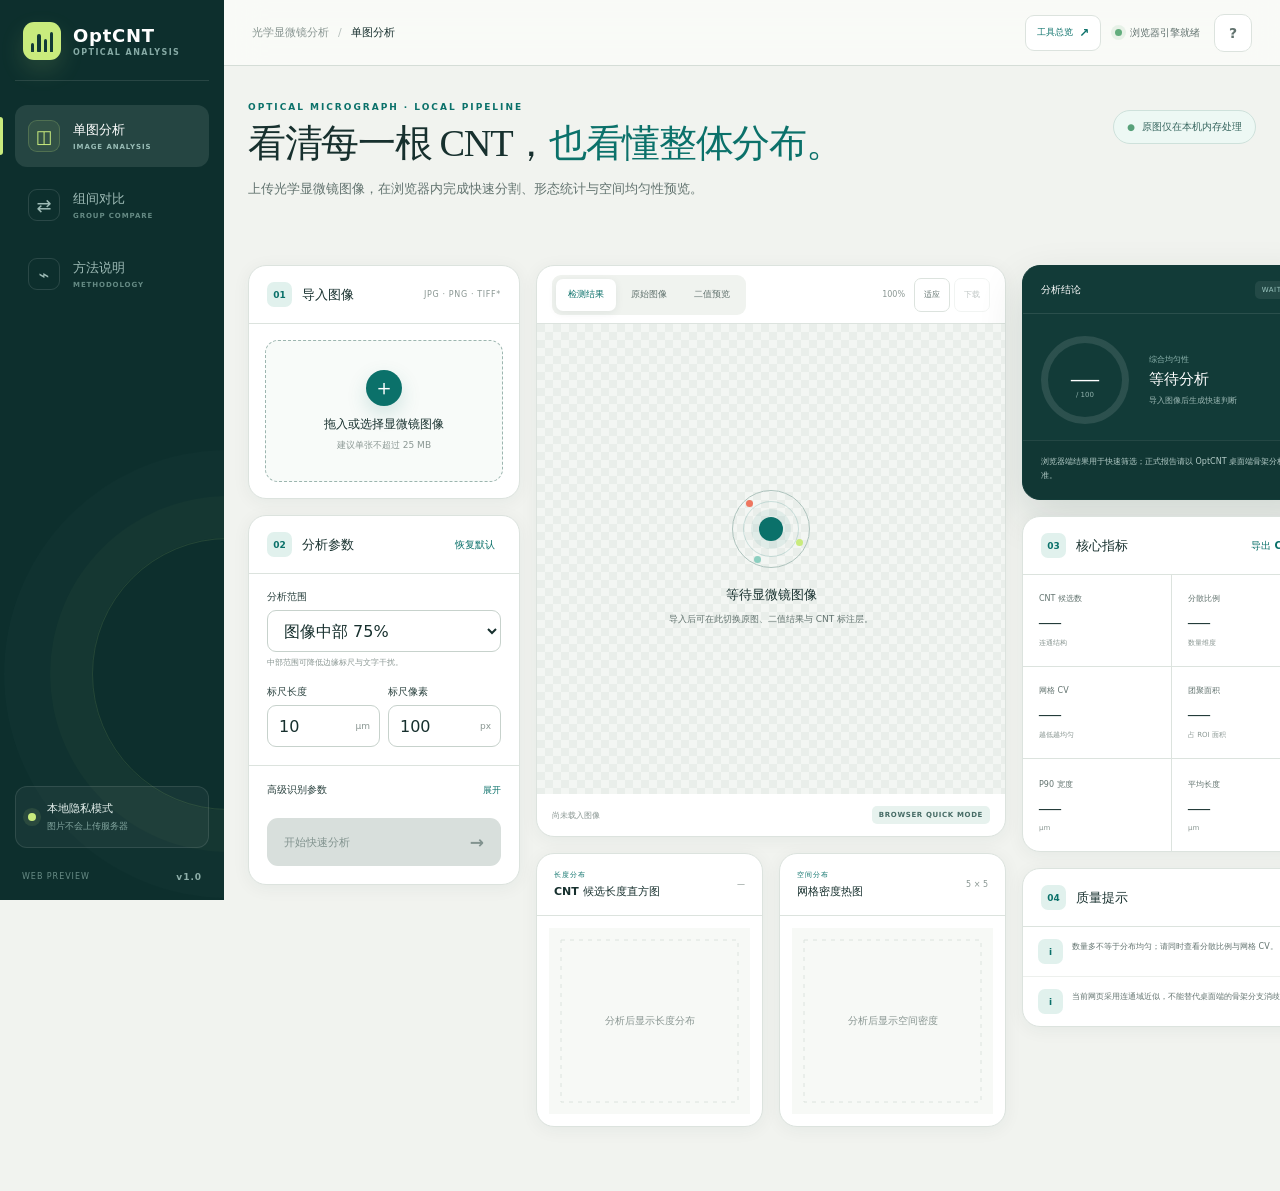
==== optcnt/index.html @ 039dcae0 "Launch Cnanotools portal" ====
<!doctype html>
<html lang="zh-CN">
  <head>
    <meta charset="utf-8" />
    <meta name="viewport" content="width=device-width, initial-scale=1" />
    <meta name="theme-color" content="#0d2f2d" />
    <meta
      name="description"
      content="OptCNT 光学显微镜 CNT 图像浏览器快速分析与组间对比工作台"
    />
    <title>OptCNT · 光学图像分析台</title>
    <link rel="stylesheet" href="styles.css" />
  </head>
  <body>
    <a class="skip-link" href="#mainContent">跳到主要内容</a>

    <div class="app-shell">
      <aside class="sidebar" aria-label="主导航">
        <a class="brand" href="#single" aria-label="OptCNT 首页">
          <span class="brand-mark" aria-hidden="true">
            <i></i><i></i><i></i><i></i>
          </span>
          <span class="brand-copy">
            <strong>OptCNT</strong>
            <small>OPTICAL ANALYSIS</small>
          </span>
        </a>

        <nav class="primary-nav">
          <button class="nav-item active" type="button" data-page="single">
            <span class="nav-icon" aria-hidden="true">◫</span>
            <span><b>单图分析</b><small>IMAGE ANALYSIS</small></span>
          </button>
          <button class="nav-item" type="button" data-page="compare">
            <span class="nav-icon" aria-hidden="true">⇄</span>
            <span><b>组间对比</b><small>GROUP COMPARE</small></span>
          </button>
          <button class="nav-item" type="button" data-page="method">
            <span class="nav-icon" aria-hidden="true">⌁</span>
            <span><b>方法说明</b><small>METHODOLOGY</small></span>
          </button>
        </nav>

        <div class="sidebar-note">
          <span class="privacy-dot" aria-hidden="true"></span>
          <div>
            <strong>本地隐私模式</strong>
            <small>图片不会上传服务器</small>
          </div>
        </div>

        <footer class="sidebar-footer">
          <span>WEB PREVIEW</span>
          <b>v1.0</b>
        </footer>
      </aside>

      <main id="mainContent" class="main-content">
        <header class="topbar">
          <div class="mobile-brand">
            <span class="mobile-brand-mark" aria-hidden="true"></span>
            <strong>OptCNT</strong>
          </div>
          <div class="breadcrumb">
            <span>光学显微镜分析</span>
            <i>/</i>
            <strong id="currentSection">单图分析</strong>
          </div>
          <div class="topbar-actions">
            <a class="portal-link" href="../">工具总览 <span>↗</span></a>
            <span class="engine-status"><i></i>浏览器引擎就绪</span>
            <button id="helpButton" class="icon-button" type="button" aria-label="查看方法说明">?</button>
          </div>
        </header>

        <section id="page-single" class="page active" data-page-panel="single">
          <header class="page-heading">
            <div>
              <p class="eyebrow">OPTICAL MICROGRAPH · LOCAL PIPELINE</p>
              <h1>看清每一根 CNT，<em>也看懂整体分布。</em></h1>
              <p class="page-lead">上传光学显微镜图像，在浏览器内完成快速分割、形态统计与空间均匀性预览。</p>
            </div>
            <div class="privacy-chip"><span>●</span> 原图仅在本机内存处理</div>
          </header>

          <div class="analysis-layout">
            <aside class="control-column">
              <section class="panel upload-panel">
                <div class="panel-heading">
                  <div><span class="step-index">01</span><h2>导入图像</h2></div>
                  <small>JPG · PNG · TIFF*</small>
                </div>

                <label id="dropZone" class="drop-zone" for="imageInput">
                  <input id="imageInput" type="file" accept="image/jpeg,image/png,image/webp,image/bmp,image/tiff,.tif,.tiff" />
                  <span class="upload-symbol" aria-hidden="true">＋</span>
                  <strong>拖入或选择显微镜图像</strong>
                  <small>建议单张不超过 25 MB</small>
                </label>

                <div id="fileSummary" class="file-summary hidden">
                  <div class="file-thumb"><canvas id="thumbCanvas" width="72" height="54"></canvas></div>
                  <div><strong id="fileName">—</strong><small id="fileMeta">—</small></div>
                  <button id="clearImage" type="button" aria-label="移除当前图像">×</button>
                </div>
              </section>

              <section class="panel parameter-panel">
                <div class="panel-heading">
                  <div><span class="step-index">02</span><h2>分析参数</h2></div>
                  <button id="resetParams" class="text-button" type="button">恢复默认</button>
                </div>

                <div class="field-group">
                  <label for="analysisScope">分析范围</label>
                  <select id="analysisScope">
                    <option value="center75">图像中部 75%</option>
                    <option value="full">完整图像</option>
                    <option value="center50">图像中部 50%</option>
                  </select>
                  <p>中部范围可降低边缘标尺与文字干扰。</p>
                </div>

                <div class="calibration-grid">
                  <div class="field-group">
                    <label for="scaleUm">标尺长度</label>
                    <div class="input-unit"><input id="scaleUm" type="number" min="0.1" max="1000" step="0.1" value="10" /><span>μm</span></div>
                  </div>
                  <div class="field-group">
                    <label for="scalePixels">标尺像素</label>
                    <div class="input-unit"><input id="scalePixels" type="number" min="1" max="10000" step="1" value="100" /><span>px</span></div>
                  </div>
                </div>

                <details class="advanced-settings">
                  <summary>高级识别参数 <span>展开</span></summary>
                  <div class="range-field">
                    <div><label for="sensitivity">识别灵敏度</label><output id="sensitivityValue">52</output></div>
                    <input id="sensitivity" type="range" min="20" max="85" value="52" />
                  </div>
                  <div class="range-field">
                    <div><label for="minArea">最小连通面积</label><output id="minAreaValue">12 px²</output></div>
                    <input id="minArea" type="range" min="4" max="80" value="12" />
                  </div>
                  <div class="range-field">
                    <div><label for="minSlenderness">最小细长度</label><output id="minSlendernessValue">2.0</output></div>
                    <input id="minSlenderness" type="range" min="10" max="60" value="20" />
                  </div>
                  <label class="toggle-row">
                    <span><b>暗目标模式</b><small>适用于浅色背景上的深色 CNT</small></span>
                    <input id="darkTarget" type="checkbox" checked />
                    <i aria-hidden="true"></i>
                  </label>
                </details>

                <button id="analyzeButton" class="primary-button" type="button" disabled>
                  <span>开始快速分析</span><i aria-hidden="true">→</i>
                </button>
              </section>
            </aside>

            <section class="viewer-column">
              <section class="panel viewer-panel">
                <header class="viewer-toolbar">
                  <div class="view-tabs" role="tablist" aria-label="图像视图">
                    <button class="active" type="button" data-view="overlay">检测结果</button>
                    <button type="button" data-view="original">原始图像</button>
                    <button type="button" data-view="binary">二值预览</button>
                  </div>
                  <div class="viewer-actions">
                    <span id="zoomLabel">100%</span>
                    <button id="fitView" type="button" aria-label="适应窗口">适应</button>
                    <button id="downloadOverlay" type="button" aria-label="下载检测结果" disabled>下载</button>
                  </div>
                </header>

                <div id="canvasStage" class="canvas-stage empty">
                  <div id="emptyState" class="empty-state">
                    <span class="empty-orbit" aria-hidden="true"><i></i><i></i><i></i></span>
                    <strong>等待显微镜图像</strong>
                    <p>导入后可在此切换原图、二值结果与 CNT 标注层。</p>
                  </div>
                  <div id="processingState" class="processing-state hidden" role="status">
                    <span class="scanner" aria-hidden="true"></span>
                    <strong id="processingTitle">正在解析光学结构</strong>
                    <p id="processingDetail">构建自适应阈值与空间网格…</p>
                  </div>
                  <canvas id="imageCanvas" aria-label="显微镜图像分析画布"></canvas>
                  <div id="canvasLegend" class="canvas-legend hidden">
                    <span><i class="legend-dispersed"></i>分散候选</span>
                    <span><i class="legend-agglomerated"></i>团聚候选</span>
                    <span><i class="legend-roi"></i>分析范围</span>
                  </div>
                </div>

                <footer class="viewer-footer">
                  <span id="imageDimensions">尚未载入图像</span>
                  <span class="mode-badge">BROWSER QUICK MODE</span>
                </footer>
              </section>

              <div class="chart-grid">
                <section class="panel chart-panel">
                  <header><div><p>长度分布</p><h2>CNT 候选长度直方图</h2></div><span id="histogramMeta">—</span></header>
                  <div class="chart-canvas-wrap"><canvas id="histogramCanvas"></canvas></div>
                </section>
                <section class="panel chart-panel">
                  <header><div><p>空间分布</p><h2>网格密度热图</h2></div><span id="heatmapMeta">5 × 5</span></header>
                  <div class="chart-canvas-wrap"><canvas id="heatmapCanvas"></canvas></div>
                </section>
              </div>
            </section>

            <aside class="result-column">
              <section class="panel score-panel">
                <header><span>分析结论</span><small id="resultState">WAITING</small></header>
                <div class="score-hero">
                  <div class="score-ring" id="scoreRing"><strong id="uniformityScore">—</strong><small>/ 100</small></div>
                  <div><p>综合均匀性</p><strong id="uniformityLabel">等待分析</strong><span id="uniformityHint">导入图像后生成快速判断</span></div>
                </div>
                <p id="resultNarrative" class="result-narrative">浏览器端结果用于快速筛选；正式报告请以 OptCNT 桌面端骨架分析为准。</p>
              </section>

              <section class="panel metrics-panel">
                <div class="panel-heading"><div><span class="step-index">03</span><h2>核心指标</h2></div><button id="exportMetrics" class="text-button" type="button" disabled>导出 CSV</button></div>
                <div class="metric-grid">
                  <article><span>CNT 候选数</span><strong id="metricCount">—</strong><small>连通结构</small></article>
                  <article><span>分散比例</span><strong id="metricDispersed">—</strong><small>数量维度</small></article>
                  <article><span>网格 CV</span><strong id="metricGridCv">—</strong><small>越低越均匀</small></article>
                  <article><span>团聚面积</span><strong id="metricAggArea">—</strong><small>占 ROI 面积</small></article>
                  <article><span>P90 宽度</span><strong id="metricP90Width">—</strong><small>μm</small></article>
                  <article><span>平均长度</span><strong id="metricMeanLength">—</strong><small>μm</small></article>
                </div>
              </section>

              <section class="panel insight-panel">
                <div class="panel-heading"><div><span class="step-index">04</span><h2>质量提示</h2></div></div>
                <ul id="insightList">
                  <li class="neutral"><span>i</span><p>数量多不等于分布均匀；请同时查看分散比例与网格 CV。</p></li>
                  <li class="neutral"><span>i</span><p>当前网页采用连通域近似，不能替代桌面端的骨架分支消歧。</p></li>
                </ul>
              </section>
            </aside>
          </div>
        </section>

        <section id="page-compare" class="page" data-page-panel="compare">
          <header class="page-heading compact">
            <div>
              <p class="eyebrow">BASELINE × EXPERIMENT</p>
              <h1>组间对比，<em>把差异放在同一尺度。</em></h1>
              <p class="page-lead">分别导入 base 组与实验组图像，复用当前识别参数，比较五项主指标。</p>
            </div>
          </header>

          <div class="compare-upload-grid">
            <section class="panel group-upload base-group">
              <header><div><span>BASE</span><h2>base 组 · 基准参考</h2></div><strong id="baseCount">0 张</strong></header>
              <label class="multi-drop" for="baseInput">
                <input id="baseInput" type="file" accept="image/*,.tif,.tiff" multiple />
                <span>＋</span><strong>选择基准图像</strong><small>建议 3–15 张，最多处理 20 张</small>
              </label>
              <ul id="baseFiles" class="file-list"><li class="placeholder">尚未选择图像</li></ul>
            </section>

            <section class="panel group-upload experiment-group">
              <header><div><span>EXPERIMENT</span><h2>实验组 · 实验候选</h2></div><strong id="experimentCount">0 张</strong></header>
              <label class="multi-drop" for="experimentInput">
                <input id="experimentInput" type="file" accept="image/*,.tif,.tiff" multiple />
                <span>＋</span><strong>选择实验图像</strong><small>建议 3–15 张，最多处理 20 张</small>
              </label>
              <ul id="experimentFiles" class="file-list"><li class="placeholder">尚未选择图像</li></ul>
            </section>
          </div>

          <section class="compare-action-bar">
            <div><span class="privacy-dot"></span><p><strong>同参数批量分析</strong><small>使用单图页当前标尺、范围与识别阈值</small></p></div>
            <button id="compareButton" class="primary-button compact-button" type="button" disabled><span>开始组间对比</span><i>→</i></button>
          </section>

          <section id="compareResults" class="compare-results hidden">
            <div class="compare-summary-grid">
              <section class="panel compare-verdict">
                <p>QUICK VERDICT</p>
                <h2 id="compareVerdictTitle">对比完成</h2>
                <span id="compareVerdictText">—</span>
              </section>
              <section class="panel compare-stat"><span>base 组样本</span><strong id="baseAnalyzed">—</strong><small id="baseStatus">—</small></section>
              <section class="panel compare-stat accent"><span>实验组样本</span><strong id="experimentAnalyzed">—</strong><small id="experimentStatus">—</small></section>
            </div>

            <section class="panel comparison-chart-panel">
              <header><div><p>五项主指标</p><h2>标准化组间表现</h2></div><div class="compare-legend"><span><i class="base-color"></i>base 组</span><span><i class="experiment-color"></i>实验组</span></div></header>
              <div class="comparison-canvas-wrap"><canvas id="comparisonCanvas"></canvas></div>
              <p class="chart-note">标准化仅用于同图比较：分散比例越高越好；网格 CV、团聚面积与 P90 宽度越低越好。CNT 数量仅呈现差异，不直接代表优劣。</p>
            </section>

            <section class="panel comparison-table-panel">
              <header><h2>指标明细</h2><button id="exportComparison" class="text-button" type="button">导出 CSV</button></header>
              <div class="table-scroll">
                <table>
                  <thead><tr><th>指标</th><th>base 组均值</th><th>实验组均值</th><th>相对变化</th><th>方向</th></tr></thead>
                  <tbody id="comparisonTableBody"></tbody>
                </table>
              </div>
            </section>
          </section>
        </section>

        <section id="page-method" class="page" data-page-panel="method">
          <header class="page-heading compact">
            <div>
              <p class="eyebrow">METHOD & BOUNDARIES</p>
              <h1>快速预览有边界，<em>科学结论要可追溯。</em></h1>
              <p class="page-lead">网页端负责无上传的快速筛选；OptCNT 桌面端负责完整骨架、轮廓、统计检验与报告输出。</p>
            </div>
          </header>

          <div class="method-flow">
            <article><span>01</span><i>LOCAL DECODE</i><h2>本地解码</h2><p>图像只进入浏览器内存，页面刷新后即释放，不发送到 Ali 服务器。</p></article>
            <article><span>02</span><i>SEGMENTATION</i><h2>自适应分割</h2><p>依据局部灰度均值和灵敏度生成候选掩码，支持深色目标与 ROI 范围。</p></article>
            <article><span>03</span><i>COMPONENTS</i><h2>连通结构</h2><p>通过八邻域连通域、协方差主轴与细长度快速估计候选长度和宽度。</p></article>
            <article><span>04</span><i>SPATIAL GRID</i><h2>空间统计</h2><p>以 5 × 5 网格汇总质心密度，计算网格 CV 与快速均匀性映射。</p></article>
          </div>

          <div class="boundary-grid">
            <section class="panel boundary-card browser-boundary">
              <p>浏览器快速模式</p><h2>适合初筛与趋势复核</h2>
              <ul><li>单图快速预览</li><li>同参数组间对比</li><li>候选长度与宽度近似</li><li>空间网格趋势</li><li>不上传原始图片</li></ul>
            </section>
            <section class="panel boundary-card desktop-boundary">
              <p>OptCNT 桌面端</p><h2>适合正式分析与报告</h2>
              <ul><li>骨架图直径路径测量</li><li>轮廓与分支消歧</li><li>自动 / 手动标尺校准</li><li>ROI 与多图统计检验</li><li>完整摘要、图表和数据导出</li></ul>
            </section>
          </div>

          <section class="method-warning">
            <strong>结果边界</strong>
            <p>网页端“CNT 候选数”来自连通结构，不等同于桌面端逐根 CNT 计数；团聚网络可能合并，断裂结构也可能被拆分。任何用于论文、专利、质量判定或工艺决策的数据，应回到桌面端复核。</p>
          </section>
        </section>
      </main>

      <nav class="mobile-nav" aria-label="移动端导航">
        <button class="active" type="button" data-page="single"><span>◫</span><small>单图</small></button>
        <button type="button" data-page="compare"><span>⇄</span><small>对比</small></button>
        <button type="button" data-page="method"><span>⌁</span><small>方法</small></button>
      </nav>
    </div>

    <div id="toast" class="toast" role="status" aria-live="polite"></div>
    <script src="app.js" defer></script>
  </body>
</html>
---- optcnt/styles.css ----
:root {
  color-scheme: light;
  font-family: Inter, "Segoe UI", "Microsoft YaHei", "PingFang SC", system-ui, sans-serif;
  color: #17302e;
  background: #f1f3ef;
  font-synthesis: none;
  text-rendering: optimizeLegibility;
  --ink: #17302e;
  --ink-2: #29413e;
  --teal: #0b716a;
  --teal-dark: #0d3633;
  --teal-soft: #e1f1ed;
  --mint: #8ccfc0;
  --lime: #c9eb7d;
  --coral: #ee765f;
  --coral-soft: #fff0eb;
  --amber: #e8a647;
  --paper: #f1f3ef;
  --surface: #fff;
  --surface-soft: #f8faf7;
  --line: #dce3de;
  --line-strong: #c7d2cc;
  --muted: #62736f;
  --quiet: #899692;
  --shadow: 0 18px 55px rgba(26, 54, 49, .08);
  --shadow-soft: 0 3px 18px rgba(26, 54, 49, .055);
  --radius: 18px;
}

* { box-sizing: border-box; }
html { scroll-behavior: smooth; }
html, body { min-width: 320px; min-height: 100%; margin: 0; }
body { background: var(--paper); }
button, input, select, textarea { font: inherit; }
button, label, select { -webkit-tap-highlight-color: transparent; }
button { color: inherit; }
h1, h2, h3, p { margin-top: 0; }
button:focus-visible, input:focus-visible, select:focus-visible, summary:focus-visible, label:focus-within { outline: 3px solid rgba(11, 113, 106, .24); outline-offset: 3px; }
.hidden { display: none !important; }
.skip-link { position: fixed; z-index: 1000; top: 8px; left: 8px; padding: 12px 16px; border-radius: 8px; color: white; background: var(--teal); transform: translateY(-150%); }
.skip-link:focus { transform: translateY(0); }

.app-shell { min-height: 100vh; }
.sidebar { position: fixed; z-index: 100; inset: 0 auto 0 0; display: flex; width: 224px; flex-direction: column; padding: 22px 15px 18px; color: #dcebe7; background: #0d2f2d; overflow: hidden; }
.sidebar::after { position: absolute; right: -140px; bottom: 10%; width: 270px; height: 270px; border: 1px solid rgba(201, 235, 125, .12); border-radius: 50%; box-shadow: 0 0 0 42px rgba(201, 235, 125, .025), 0 0 0 88px rgba(140, 207, 192, .02); content: ""; pointer-events: none; }
.brand { position: relative; z-index: 1; display: flex; align-items: center; gap: 12px; min-height: 54px; padding: 0 8px 20px; border-bottom: 1px solid rgba(255, 255, 255, .11); color: inherit; text-decoration: none; }
.brand-mark { display: grid; width: 38px; height: 38px; flex: 0 0 38px; grid-template-columns: repeat(4, 1fr); align-items: end; gap: 3px; padding: 8px; border-radius: 11px; background: var(--lime); box-shadow: 0 10px 25px rgba(201, 235, 125, .14); }
.brand-mark i { display: block; border-radius: 3px 3px 1px 1px; background: #123a36; }
.brand-mark i:nth-child(1) { height: 9px; }
.brand-mark i:nth-child(2) { height: 18px; }
.brand-mark i:nth-child(3) { height: 13px; }
.brand-mark i:nth-child(4) { height: 20px; }
.brand-copy { display: flex; flex-direction: column; }
.brand-copy strong { color: #fff; font-size: 18px; letter-spacing: .04em; }
.brand-copy small { margin-top: 2px; color: #86aaa5; font-size: 8px; font-weight: 700; letter-spacing: .18em; }
.primary-nav { position: relative; z-index: 1; display: grid; gap: 7px; margin-top: 24px; }
.nav-item { position: relative; display: flex; min-height: 62px; align-items: center; gap: 13px; width: 100%; padding: 0 13px; border: 0; border-radius: 12px; text-align: left; color: #9fbcb7; background: transparent; cursor: pointer; transition: .2s ease; }
.nav-item::before { position: absolute; inset: 12px auto 12px -15px; width: 3px; border-radius: 0 3px 3px 0; background: var(--lime); content: ""; opacity: 0; }
.nav-item:hover { color: white; background: rgba(255, 255, 255, .065); }
.nav-item.active { color: white; background: rgba(225, 241, 237, .11); }
.nav-item.active::before { opacity: 1; }
.nav-icon { display: grid; width: 32px; height: 32px; flex: 0 0 32px; place-items: center; border: 1px solid rgba(255, 255, 255, .12); border-radius: 9px; font-size: 18px; }
.nav-item.active .nav-icon { color: var(--lime); border-color: rgba(201, 235, 125, .2); background: rgba(201, 235, 125, .08); }
.nav-item > span:last-child { display: flex; min-width: 0; flex-direction: column; }
.nav-item b { font-size: 13px; font-weight: 650; }
.nav-item small { margin-top: 4px; color: #658a84; font-size: 7px; font-weight: 700; letter-spacing: .13em; }
.nav-item.active small { color: #99bcb6; }
.sidebar-note { position: relative; z-index: 1; display: flex; align-items: center; gap: 11px; margin-top: auto; padding: 14px 12px; border: 1px solid rgba(255, 255, 255, .1); border-radius: 12px; background: rgba(255, 255, 255, .045); }
.privacy-dot { width: 8px; height: 8px; flex: 0 0 8px; border-radius: 50%; background: var(--lime); box-shadow: 0 0 0 5px rgba(201, 235, 125, .1); }
.sidebar-note div { display: flex; flex-direction: column; }
.sidebar-note strong { color: #e7f2ef; font-size: 11px; }
.sidebar-note small { margin-top: 4px; color: #82a59f; font-size: 9px; }
.sidebar-footer { position: relative; z-index: 1; display: flex; justify-content: space-between; margin-top: 12px; padding: 12px 7px 0; color: #678b85; font-size: 8px; letter-spacing: .12em; }
.sidebar-footer b { color: #8eafa9; font-size: 9px; }

.main-content { min-height: 100vh; padding-left: 224px; }
.topbar { position: sticky; z-index: 60; top: 0; display: flex; min-height: 66px; align-items: center; justify-content: space-between; gap: 20px; padding: 0 28px; border-bottom: 1px solid rgba(204, 214, 208, .8); background: rgba(250, 251, 248, .92); backdrop-filter: blur(18px); }
.breadcrumb { display: flex; align-items: center; gap: 9px; color: var(--quiet); font-size: 11px; }
.breadcrumb i { color: #b6c0bc; font-style: normal; }
.breadcrumb strong { color: var(--ink); font-weight: 700; }
.topbar-actions { display: flex; align-items: center; gap: 14px; }
.portal-link { display: inline-flex; min-height: 36px; align-items: center; gap: 6px; padding: 0 11px; border: 1px solid var(--line); border-radius: 9px; color: var(--teal); background: white; text-decoration: none; font-size: 9px; font-weight: 700; }
.portal-link:hover { border-color: #a9c8c1; background: var(--teal-soft); }
.portal-link span { font-size: 12px; }
.engine-status { display: flex; align-items: center; gap: 8px; color: var(--muted); font-size: 10px; }
.engine-status i { width: 7px; height: 7px; border-radius: 50%; background: #62ad7d; box-shadow: 0 0 0 4px rgba(98, 173, 125, .12); }
.icon-button { display: grid; width: 38px; height: 38px; place-items: center; border: 1px solid var(--line); border-radius: 10px; color: var(--muted); background: white; cursor: pointer; font-size: 14px; font-weight: 700; }
.mobile-brand { display: none; }
.page { display: none; padding: 36px clamp(22px, 2.8vw, 46px) 64px; }
.page.active { display: block; }
.page-heading { display: flex; max-width: 1700px; min-height: 135px; align-items: flex-start; justify-content: space-between; gap: 40px; margin: 0 auto 28px; }
.page-heading.compact { min-height: 118px; }
.eyebrow { margin-bottom: 10px; color: var(--teal); font-size: 9px; font-weight: 800; letter-spacing: .22em; }
.page-heading h1 { max-width: 900px; margin-bottom: 12px; color: var(--ink); font-family: Georgia, "Noto Serif SC", serif; font-size: clamp(30px, 3vw, 46px); font-weight: 500; line-height: 1.12; letter-spacing: -.035em; }
.page-heading h1 em { color: var(--teal); font-style: normal; }
.page-lead { max-width: 720px; margin-bottom: 0; color: var(--muted); font-size: 13px; line-height: 1.8; }
.privacy-chip { display: flex; align-items: center; gap: 7px; margin-top: 8px; padding: 9px 13px; border: 1px solid #cee1db; border-radius: 999px; color: #37665f; background: #edf8f4; font-size: 10px; white-space: nowrap; }
.privacy-chip span { color: #58a17a; font-size: 9px; }

.panel { border: 1px solid var(--line); border-radius: var(--radius); background: var(--surface); box-shadow: var(--shadow-soft); }
.analysis-layout { display: grid; max-width: 1700px; grid-template-columns: 288px minmax(520px, 1fr) 330px; align-items: start; gap: 16px; margin: auto; }
.control-column, .viewer-column, .result-column { display: grid; min-width: 0; gap: 16px; }
.panel-heading { display: flex; min-height: 58px; align-items: center; justify-content: space-between; gap: 14px; padding: 0 18px; border-bottom: 1px solid var(--line); }
.panel-heading > div { display: flex; align-items: center; gap: 10px; }
.panel-heading h2 { margin: 0; font-size: 13px; font-weight: 750; }
.panel-heading > small { color: var(--quiet); font-size: 8px; letter-spacing: .08em; }
.step-index { display: grid; width: 25px; height: 25px; place-items: center; border-radius: 7px; color: var(--teal); background: var(--teal-soft); font-size: 9px; font-weight: 800; }
.text-button { min-height: 38px; padding: 0 6px; border: 0; color: var(--teal); background: transparent; cursor: pointer; font-size: 10px; font-weight: 700; }

.drop-zone { display: flex; min-height: 142px; flex-direction: column; align-items: center; justify-content: center; margin: 16px; padding: 18px; border: 1px dashed #9cb5af; border-radius: 13px; text-align: center; background: #f8fbf9; cursor: pointer; transition: .2s ease; }
.drop-zone:hover, .drop-zone.dragover { border-color: var(--teal); background: #eff8f5; transform: translateY(-1px); }
.drop-zone input, .multi-drop input { position: absolute; width: 1px; height: 1px; opacity: 0; pointer-events: none; }
.upload-symbol { display: grid; width: 36px; height: 36px; place-items: center; margin-bottom: 10px; border-radius: 50%; color: #fff; background: var(--teal); box-shadow: 0 8px 20px rgba(11, 113, 106, .17); font-size: 22px; font-weight: 300; }
.drop-zone strong { font-size: 12px; }
.drop-zone small { margin-top: 6px; color: var(--quiet); font-size: 9px; }
.file-summary { display: grid; grid-template-columns: 72px minmax(0, 1fr) 32px; align-items: center; gap: 10px; margin: 0 16px 16px; padding: 9px; border: 1px solid var(--line); border-radius: 11px; background: #fafbf9; }
.file-thumb { width: 72px; height: 54px; overflow: hidden; border-radius: 7px; background: #dce3df; }
.file-thumb canvas { display: block; width: 72px; height: 54px; object-fit: cover; }
.file-summary > div:nth-child(2) { display: flex; min-width: 0; flex-direction: column; }
.file-summary strong { overflow: hidden; font-size: 10px; text-overflow: ellipsis; white-space: nowrap; }
.file-summary small { margin-top: 5px; color: var(--quiet); font-size: 8px; }
.file-summary button { display: grid; width: 32px; height: 32px; place-items: center; border: 0; border-radius: 8px; color: var(--quiet); background: transparent; cursor: pointer; font-size: 18px; }
.file-summary button:hover { color: var(--coral); background: var(--coral-soft); }

.parameter-panel { overflow: hidden; }
.field-group { display: grid; gap: 6px; margin: 16px 18px; }
.field-group label { color: var(--ink-2); font-size: 10px; font-weight: 700; }
.field-group select, .field-group input[type="number"] { width: 100%; min-height: 42px; border: 1px solid var(--line-strong); border-radius: 9px; color: var(--ink); background: white; }
.field-group select { padding: 0 12px; cursor: pointer; }
.field-group input[type="number"] { padding: 0 48px 0 11px; }
.field-group p { margin: -1px 0 0; color: var(--quiet); font-size: 8px; line-height: 1.5; }
.calibration-grid { display: grid; grid-template-columns: 1fr 1fr; padding: 0 18px; gap: 8px; }
.calibration-grid .field-group { margin: 0; }
.input-unit { position: relative; }
.input-unit span { position: absolute; top: 50%; right: 10px; color: var(--quiet); font-size: 9px; transform: translateY(-50%); pointer-events: none; }
.advanced-settings { margin-top: 18px; border-top: 1px solid var(--line); }
.advanced-settings summary { display: flex; min-height: 48px; align-items: center; justify-content: space-between; padding: 0 18px; color: var(--ink-2); cursor: pointer; font-size: 10px; font-weight: 700; list-style: none; }
.advanced-settings summary::-webkit-details-marker { display: none; }
.advanced-settings summary span { color: var(--teal); font-size: 9px; font-weight: 600; }
.advanced-settings[open] summary span { font-size: 0; }
.advanced-settings[open] summary span::after { content: "收起"; font-size: 9px; }
.range-field { margin: 4px 18px 17px; }
.range-field > div { display: flex; align-items: center; justify-content: space-between; margin-bottom: 7px; }
.range-field label { color: var(--muted); font-size: 9px; }
.range-field output { color: var(--teal); font-size: 9px; font-weight: 750; }
.range-field input { width: 100%; accent-color: var(--teal); cursor: pointer; }
.toggle-row { display: flex; min-height: 54px; align-items: center; gap: 10px; margin: 4px 18px 15px; cursor: pointer; }
.toggle-row > span { display: flex; min-width: 0; flex: 1; flex-direction: column; }
.toggle-row b { font-size: 9px; }
.toggle-row small { margin-top: 3px; color: var(--quiet); font-size: 7px; }
.toggle-row input { position: absolute; opacity: 0; }
.toggle-row i { position: relative; width: 36px; height: 20px; flex: 0 0 36px; border-radius: 10px; background: #cfd8d3; transition: .2s ease; }
.toggle-row i::after { position: absolute; top: 3px; left: 3px; width: 14px; height: 14px; border-radius: 50%; background: white; box-shadow: 0 1px 4px rgba(0, 0, 0, .18); content: ""; transition: .2s ease; }
.toggle-row input:checked + i { background: var(--teal); }
.toggle-row input:checked + i::after { transform: translateX(16px); }
.primary-button { display: flex; width: calc(100% - 36px); min-height: 48px; align-items: center; justify-content: space-between; margin: 4px 18px 18px; padding: 0 17px; border: 0; border-radius: 11px; color: white; background: var(--teal); box-shadow: 0 10px 26px rgba(11, 113, 106, .2); cursor: pointer; font-size: 11px; font-weight: 750; transition: .2s ease; }
.primary-button:hover:not(:disabled) { background: #075f59; transform: translateY(-1px); box-shadow: 0 13px 30px rgba(11, 113, 106, .25); }
.primary-button:disabled { color: #82938f; background: #d8dfdc; box-shadow: none; cursor: not-allowed; }
.primary-button i { font-size: 17px; font-style: normal; }

.viewer-panel { overflow: hidden; }
.viewer-toolbar { display: flex; min-height: 58px; align-items: center; justify-content: space-between; gap: 12px; padding: 0 15px; border-bottom: 1px solid var(--line); }
.view-tabs { display: flex; align-items: center; gap: 3px; padding: 4px; border-radius: 9px; background: #f0f3ef; }
.view-tabs button { min-height: 32px; padding: 0 12px; border: 0; border-radius: 7px; color: var(--muted); background: transparent; cursor: pointer; font-size: 9px; font-weight: 650; }
.view-tabs button.active { color: var(--teal); background: white; box-shadow: 0 2px 8px rgba(30, 56, 50, .08); }
.viewer-actions { display: flex; align-items: center; gap: 4px; }
.viewer-actions span { margin-right: 5px; color: var(--quiet); font-size: 8px; }
.viewer-actions button { min-height: 34px; padding: 0 9px; border: 1px solid var(--line); border-radius: 7px; color: var(--muted); background: white; cursor: pointer; font-size: 8px; }
.viewer-actions button:disabled { opacity: .4; cursor: not-allowed; }
.canvas-stage { position: relative; display: grid; min-height: 520px; max-height: 66vh; place-items: center; padding: 18px; background-color: #e9eeea; background-image: linear-gradient(45deg, rgba(255, 255, 255, .45) 25%, transparent 25%), linear-gradient(-45deg, rgba(255, 255, 255, .45) 25%, transparent 25%), linear-gradient(45deg, transparent 75%, rgba(255, 255, 255, .45) 75%), linear-gradient(-45deg, transparent 75%, rgba(255, 255, 255, .45) 75%); background-position: 0 0, 0 8px, 8px -8px, -8px 0; background-size: 16px 16px; overflow: auto; }
.canvas-stage.empty { overflow: hidden; }
.canvas-stage canvas { display: none; max-width: 100%; max-height: calc(66vh - 36px); border-radius: 3px; background: #fff; box-shadow: 0 14px 45px rgba(21, 43, 38, .18); object-fit: contain; }
.canvas-stage.ready canvas { display: block; }
.empty-state, .processing-state { display: flex; width: min(340px, 88%); flex-direction: column; align-items: center; text-align: center; }
.empty-state strong, .processing-state strong { margin-top: 18px; font-size: 13px; }
.empty-state p, .processing-state p { margin: 8px 0 0; color: var(--muted); font-size: 9px; line-height: 1.7; }
.empty-orbit { position: relative; display: block; width: 78px; height: 78px; border: 1px solid #aec3bd; border-radius: 50%; }
.empty-orbit::before, .empty-orbit::after { position: absolute; inset: 10px; border: 1px solid rgba(11, 113, 106, .18); border-radius: 50%; content: ""; }
.empty-orbit::after { inset: 26px; background: var(--teal); box-shadow: 0 0 0 8px rgba(11, 113, 106, .08); }
.empty-orbit i { position: absolute; width: 7px; height: 7px; border-radius: 50%; background: var(--coral); }
.empty-orbit i:nth-child(1) { top: 9px; left: 13px; }
.empty-orbit i:nth-child(2) { right: 6px; bottom: 21px; background: var(--lime); }
.empty-orbit i:nth-child(3) { bottom: 4px; left: 21px; background: var(--mint); }
.processing-state { position: relative; }
.scanner { position: relative; display: block; width: 150px; height: 96px; overflow: hidden; border: 1px solid #a8bbb6; border-radius: 10px; background: repeating-linear-gradient(0deg, #e4ebe7 0, #e4ebe7 4px, #f5f7f4 5px, #f5f7f4 9px); }
.scanner::after { position: absolute; inset: 0 0 auto; height: 2px; background: var(--coral); box-shadow: 0 0 12px var(--coral); content: ""; animation: scan 1.5s ease-in-out infinite alternate; }
@keyframes scan { to { transform: translateY(94px); } }
.canvas-legend { position: absolute; right: 22px; bottom: 20px; display: flex; flex-wrap: wrap; gap: 10px; padding: 8px 10px; border: 1px solid rgba(255, 255, 255, .4); border-radius: 8px; background: rgba(10, 38, 35, .78); box-shadow: 0 6px 18px rgba(0, 0, 0, .16); backdrop-filter: blur(8px); }
.canvas-legend span { display: flex; align-items: center; gap: 5px; color: #e9f3f0; font-size: 7px; }
.canvas-legend i { display: block; width: 8px; height: 8px; border-radius: 2px; }
.legend-dispersed { background: #1ed6ae; }
.legend-agglomerated { background: #ff765f; }
.legend-roi { border: 1px solid #d9ff80; background: transparent; }
.viewer-footer { display: flex; min-height: 42px; align-items: center; justify-content: space-between; gap: 16px; padding: 0 15px; color: var(--quiet); font-size: 8px; }
.mode-badge { padding: 5px 7px; border-radius: 5px; color: #466b65; background: #e7f2ee; font-size: 7px; font-weight: 750; letter-spacing: .09em; }

.chart-grid { display: grid; grid-template-columns: 1fr 1fr; gap: 16px; }
.chart-panel { overflow: hidden; }
.chart-panel header, .comparison-chart-panel > header { display: flex; min-height: 62px; align-items: center; justify-content: space-between; gap: 16px; padding: 0 17px; border-bottom: 1px solid var(--line); }
.chart-panel header p, .comparison-chart-panel header p { margin-bottom: 4px; color: var(--teal); font-size: 7px; font-weight: 800; letter-spacing: .12em; text-transform: uppercase; }
.chart-panel h2, .comparison-chart-panel h2 { margin: 0; font-size: 11px; }
.chart-panel header > span { color: var(--quiet); font-size: 8px; }
.chart-canvas-wrap { height: 210px; padding: 12px; }
.chart-canvas-wrap canvas, .comparison-canvas-wrap canvas { display: block; width: 100%; height: 100%; }

.score-panel { overflow: hidden; color: white; border-color: #123b38; background: #123b38; box-shadow: 0 18px 45px rgba(13, 47, 45, .14); }
.score-panel > header { display: flex; min-height: 48px; align-items: center; justify-content: space-between; padding: 0 18px; border-bottom: 1px solid rgba(255, 255, 255, .1); }
.score-panel > header span { font-size: 10px; font-weight: 700; }
.score-panel > header small { padding: 5px 7px; border-radius: 5px; color: #9bc5bf; background: rgba(255, 255, 255, .07); font-size: 7px; letter-spacing: .08em; }
.score-hero { display: grid; grid-template-columns: 92px 1fr; align-items: center; gap: 16px; padding: 22px 18px 16px; }
.score-ring { position: relative; display: grid; width: 88px; height: 88px; place-content: center; border-radius: 50%; text-align: center; background: conic-gradient(var(--lime) 0deg, rgba(255, 255, 255, .11) 0); }
.score-ring::after { position: absolute; inset: 7px; border-radius: 50%; background: #123b38; content: ""; }
.score-ring strong, .score-ring small { position: relative; z-index: 1; }
.score-ring strong { font-family: Georgia, serif; font-size: 28px; font-weight: 500; }
.score-ring small { margin-top: -3px; color: #91b2ad; font-size: 7px; }
.score-hero > div:last-child { display: flex; min-width: 0; flex-direction: column; }
.score-hero p { margin-bottom: 5px; color: #8fb6b0; font-size: 8px; }
.score-hero > div:last-child > strong { font-size: 15px; }
.score-hero > div:last-child > span { margin-top: 6px; color: #9cb8b4; font-size: 8px; line-height: 1.5; }
.result-narrative { margin: 0; padding: 14px 18px 17px; border-top: 1px solid rgba(255, 255, 255, .08); color: #b4ccc8; background: rgba(0, 0, 0, .07); font-size: 8px; line-height: 1.7; }
.metrics-panel, .insight-panel { overflow: hidden; }
.metric-grid { display: grid; grid-template-columns: 1fr 1fr; }
.metric-grid article { display: flex; min-height: 92px; flex-direction: column; justify-content: center; padding: 14px 16px; border-right: 1px solid var(--line); border-bottom: 1px solid var(--line); }
.metric-grid article:nth-child(2n) { border-right: 0; }
.metric-grid article:nth-last-child(-n+2) { border-bottom: 0; }
.metric-grid span { color: var(--muted); font-size: 8px; }
.metric-grid strong { margin-top: 7px; font-family: Georgia, "Times New Roman", serif; font-size: 22px; font-weight: 500; line-height: 1; }
.metric-grid small { margin-top: 5px; color: var(--quiet); font-size: 7px; }
.insight-panel ul { display: grid; gap: 0; margin: 0; padding: 0; list-style: none; }
.insight-panel li { display: grid; grid-template-columns: 25px 1fr; gap: 9px; padding: 12px 15px; border-bottom: 1px solid #edf0ed; }
.insight-panel li:last-child { border-bottom: 0; }
.insight-panel li > span { display: grid; width: 25px; height: 25px; place-items: center; border-radius: 7px; font-size: 9px; font-weight: 800; }
.insight-panel li p { margin: 1px 0 0; color: var(--muted); font-size: 8px; line-height: 1.65; }
.insight-panel li.neutral > span { color: var(--teal); background: var(--teal-soft); }
.insight-panel li.good > span { color: #397653; background: #e6f3e9; }
.insight-panel li.warn > span { color: #9a6217; background: #fff3df; }
.insight-panel li.danger > span { color: #a84033; background: var(--coral-soft); }

.compare-upload-grid { display: grid; max-width: 1320px; grid-template-columns: 1fr 1fr; gap: 18px; margin: auto; }
.group-upload { overflow: hidden; }
.group-upload > header { display: flex; min-height: 74px; align-items: center; justify-content: space-between; padding: 0 22px; border-bottom: 1px solid var(--line); }
.group-upload header div > span { color: var(--teal); font-size: 7px; font-weight: 800; letter-spacing: .17em; }
.group-upload h2 { margin: 5px 0 0; font-size: 14px; }
.group-upload header > strong { padding: 6px 9px; border-radius: 6px; color: var(--teal); background: var(--teal-soft); font-size: 9px; }
.experiment-group { border-top: 3px solid var(--coral); }
.base-group { border-top: 3px solid var(--teal); }
.experiment-group header div > span { color: var(--coral); }
.experiment-group header > strong { color: #a94d3b; background: var(--coral-soft); }
.multi-drop { display: flex; min-height: 130px; flex-direction: column; align-items: center; justify-content: center; margin: 18px; border: 1px dashed #a6bbb5; border-radius: 13px; background: #f8faf8; cursor: pointer; }
.multi-drop:hover { border-color: var(--teal); background: #f0f8f5; }
.experiment-group .multi-drop:hover { border-color: var(--coral); background: #fff7f4; }
.multi-drop > span { font-size: 25px; font-weight: 300; }
.multi-drop strong { margin-top: 5px; font-size: 11px; }
.multi-drop small { margin-top: 5px; color: var(--quiet); font-size: 8px; }
.file-list { display: grid; gap: 6px; max-height: 140px; margin: 0; padding: 0 18px 18px; list-style: none; overflow: auto; }
.file-list li { display: flex; min-height: 33px; align-items: center; justify-content: space-between; gap: 10px; padding: 0 10px; border-radius: 7px; color: var(--muted); background: #f5f7f4; font-size: 8px; }
.file-list li span { overflow: hidden; text-overflow: ellipsis; white-space: nowrap; }
.file-list li b { flex: 0 0 auto; color: var(--quiet); font-size: 7px; font-weight: 500; }
.file-list li.placeholder { justify-content: center; color: var(--quiet); background: transparent; }
.compare-action-bar { display: flex; max-width: 1320px; min-height: 82px; align-items: center; justify-content: space-between; gap: 22px; margin: 18px auto; padding: 14px 18px; border: 1px solid var(--line); border-radius: 15px; background: #fff; box-shadow: var(--shadow-soft); }
.compare-action-bar > div { display: flex; align-items: center; gap: 13px; }
.compare-action-bar p { display: flex; flex-direction: column; margin: 0; }
.compare-action-bar p strong { font-size: 11px; }
.compare-action-bar p small { margin-top: 4px; color: var(--quiet); font-size: 8px; }
.compact-button { width: 210px; flex: 0 0 210px; margin: 0; }
.compare-results { display: grid; max-width: 1320px; gap: 18px; margin: 0 auto; }
.compare-summary-grid { display: grid; grid-template-columns: 1.6fr .7fr .7fr; gap: 14px; }
.compare-verdict, .compare-stat { min-height: 128px; padding: 22px; }
.compare-verdict { color: white; border-color: var(--teal-dark); background: var(--teal-dark); }
.compare-verdict p { margin-bottom: 11px; color: var(--mint); font-size: 7px; font-weight: 800; letter-spacing: .15em; }
.compare-verdict h2 { margin-bottom: 8px; font-family: Georgia, serif; font-size: 20px; font-weight: 500; }
.compare-verdict span { color: #a9c6c1; font-size: 9px; line-height: 1.7; }
.compare-stat { display: flex; flex-direction: column; justify-content: center; border-top: 3px solid var(--teal); }
.compare-stat.accent { border-top-color: var(--coral); }
.compare-stat span { color: var(--muted); font-size: 9px; }
.compare-stat strong { margin-top: 9px; font-family: Georgia, serif; font-size: 28px; font-weight: 500; }
.compare-stat small { margin-top: 6px; color: var(--quiet); font-size: 8px; }
.comparison-chart-panel { overflow: hidden; }
.compare-legend { display: flex; gap: 14px; }
.compare-legend span { display: flex; align-items: center; gap: 6px; color: var(--muted); font-size: 8px; }
.compare-legend i { width: 9px; height: 9px; border-radius: 3px; }
.base-color { background: var(--teal); }
.experiment-color { background: var(--coral); }
.comparison-canvas-wrap { height: 350px; padding: 18px 20px 8px; }
.chart-note { margin: 0; padding: 12px 20px 18px; color: var(--quiet); font-size: 8px; line-height: 1.7; }
.comparison-table-panel { overflow: hidden; }
.comparison-table-panel > header { display: flex; min-height: 58px; align-items: center; justify-content: space-between; padding: 0 18px; border-bottom: 1px solid var(--line); }
.comparison-table-panel h2 { margin: 0; font-size: 12px; }
.table-scroll { overflow: auto; }
table { width: 100%; border-collapse: collapse; font-size: 9px; }
th, td { min-height: 44px; padding: 12px 16px; border-bottom: 1px solid #e9edea; text-align: left; white-space: nowrap; }
th { color: var(--muted); background: #f7f9f6; font-size: 8px; }
td { color: var(--ink-2); }
tbody tr:last-child td { border-bottom: 0; }
.delta-up { color: #3b7a59; }
.delta-down { color: #b45343; }

.method-flow { display: grid; max-width: 1320px; grid-template-columns: repeat(4, 1fr); margin: 0 auto 18px; border: 1px solid var(--line); border-radius: var(--radius); background: white; box-shadow: var(--shadow-soft); overflow: hidden; }
.method-flow article { position: relative; min-height: 245px; padding: 24px 22px; border-right: 1px solid var(--line); }
.method-flow article:last-child { border: 0; }
.method-flow article:not(:last-child)::after { position: absolute; z-index: 2; top: 37px; right: -12px; display: grid; width: 24px; height: 24px; place-items: center; border: 1px solid var(--line); border-radius: 50%; color: var(--teal); background: white; content: "→"; font-size: 10px; }
.method-flow article > span { display: block; color: #cfdbd6; font-family: Georgia, serif; font-size: 42px; }
.method-flow article > i { display: block; margin-top: 22px; color: var(--teal); font-size: 7px; font-style: normal; font-weight: 800; letter-spacing: .15em; }
.method-flow h2 { margin: 7px 0 10px; font-size: 15px; }
.method-flow p { margin: 0; color: var(--muted); font-size: 9px; line-height: 1.75; }
.boundary-grid { display: grid; max-width: 1320px; grid-template-columns: 1fr 1fr; gap: 18px; margin: auto; }
.boundary-card { position: relative; min-height: 315px; padding: 28px; overflow: hidden; }
.boundary-card::after { position: absolute; right: -65px; bottom: -85px; width: 210px; height: 210px; border: 30px solid rgba(11, 113, 106, .045); border-radius: 50%; content: ""; }
.boundary-card > p { margin-bottom: 9px; color: var(--teal); font-size: 8px; font-weight: 800; letter-spacing: .14em; text-transform: uppercase; }
.boundary-card h2 { margin-bottom: 20px; font-family: Georgia, "Noto Serif SC", serif; font-size: 24px; font-weight: 500; }
.boundary-card ul { display: grid; gap: 11px; margin: 0; padding: 0; list-style: none; }
.boundary-card li { position: relative; padding-left: 19px; color: var(--muted); font-size: 10px; }
.boundary-card li::before { position: absolute; left: 0; color: var(--teal); content: "✓"; font-weight: 800; }
.desktop-boundary { color: white; border-color: var(--teal-dark); background: var(--teal-dark); }
.desktop-boundary > p { color: var(--lime); }
.desktop-boundary li { color: #b3cdc8; }
.desktop-boundary li::before { color: var(--lime); }
.desktop-boundary::after { border-color: rgba(201, 235, 125, .05); }
.method-warning { display: grid; max-width: 1320px; grid-template-columns: 150px 1fr; gap: 20px; margin: 18px auto 0; padding: 22px 25px; border-left: 4px solid var(--amber); border-radius: 0 14px 14px 0; background: #fff8ed; }
.method-warning strong { font-size: 12px; }
.method-warning p { margin: 0; color: #756650; font-size: 9px; line-height: 1.8; }

.mobile-nav { display: none; }
.toast { position: fixed; z-index: 500; right: 24px; bottom: 24px; max-width: min(380px, calc(100% - 32px)); padding: 13px 17px; border-radius: 10px; color: white; background: rgba(13, 47, 45, .94); box-shadow: 0 14px 42px rgba(13, 47, 45, .22); opacity: 0; pointer-events: none; transform: translateY(15px); transition: .25s ease; font-size: 10px; line-height: 1.6; }
.toast.show { opacity: 1; transform: translateY(0); }
.toast.error { background: rgba(149, 58, 46, .96); }

@media (max-width: 1450px) {
  .analysis-layout { grid-template-columns: 272px minmax(470px, 1fr) 300px; }
  .page { padding-inline: 24px; }
  .canvas-stage { min-height: 470px; }
}

@media (max-width: 1180px) {
  .sidebar { width: 78px; padding-inline: 10px; }
  .brand { justify-content: center; padding-inline: 0; }
  .brand-copy, .nav-item > span:last-child, .sidebar-note div, .sidebar-footer span { display: none; }
  .nav-item { justify-content: center; padding: 0; }
  .nav-item::before { left: -10px; }
  .sidebar-note { justify-content: center; padding-inline: 0; }
  .sidebar-footer { justify-content: center; }
  .main-content { padding-left: 78px; }
  .analysis-layout { grid-template-columns: 270px minmax(0, 1fr); }
  .result-column { grid-column: 1 / -1; grid-template-columns: 1fr 1.3fr 1fr; }
  .score-panel, .metrics-panel, .insight-panel { min-height: 100%; }
  .chart-grid { grid-template-columns: 1fr 1fr; }
}

@media (max-width: 900px) {
  body { padding-bottom: 68px; }
  .sidebar { display: none; }
  .main-content { padding-left: 0; }
  .topbar { min-height: 62px; padding-inline: 16px; }
  .mobile-brand { display: flex; align-items: center; gap: 8px; }
  .mobile-brand-mark { width: 24px; height: 24px; border-radius: 7px; background: var(--lime); box-shadow: inset 0 0 0 7px var(--teal-dark); }
  .mobile-brand strong { font-size: 14px; }
  .breadcrumb { display: none; }
  .engine-status { font-size: 8px; }
  .page { padding: 24px 15px 38px; }
  .page-heading { min-height: auto; margin-bottom: 22px; }
  .page-heading h1 { font-size: 30px; }
  .privacy-chip { display: none; }
  .analysis-layout { grid-template-columns: 1fr; }
  .control-column { grid-template-columns: 1fr 1fr; }
  .result-column { grid-column: auto; grid-template-columns: 1fr; }
  .canvas-stage { min-height: 450px; max-height: 62vh; }
  .canvas-stage canvas { max-height: calc(62vh - 36px); }
  .compare-upload-grid, .boundary-grid { grid-template-columns: 1fr; }
  .compare-summary-grid { grid-template-columns: 1fr 1fr; }
  .compare-verdict { grid-column: 1 / -1; }
  .method-flow { grid-template-columns: 1fr 1fr; }
  .method-flow article:nth-child(2) { border-right: 0; }
  .method-flow article:nth-child(-n+2) { border-bottom: 1px solid var(--line); }
  .method-flow article:nth-child(2)::after { display: none; }
  .mobile-nav { position: fixed; z-index: 110; inset: auto 0 0; display: flex; height: calc(62px + env(safe-area-inset-bottom)); align-items: flex-start; justify-content: space-around; padding: 6px 16px env(safe-area-inset-bottom); border-top: 1px solid var(--line); background: rgba(255, 255, 255, .96); box-shadow: 0 -8px 25px rgba(22, 46, 41, .06); backdrop-filter: blur(16px); }
  .mobile-nav button { display: flex; min-width: 78px; min-height: 48px; flex-direction: column; align-items: center; justify-content: center; gap: 2px; border: 0; border-radius: 10px; color: var(--quiet); background: transparent; cursor: pointer; }
  .mobile-nav button span { font-size: 17px; }
  .mobile-nav button small { font-size: 8px; }
  .mobile-nav button.active { color: var(--teal); background: var(--teal-soft); }
  .toast { right: 16px; bottom: 78px; }
}

@media (max-width: 620px) {
  .topbar-actions .icon-button { display: none; }
  .topbar-actions .engine-status { display: none; }
  .page-heading h1 { font-size: 26px; line-height: 1.2; }
  .page-lead { font-size: 11px; }
  .control-column, .chart-grid { grid-template-columns: 1fr; }
  .canvas-stage { min-height: 360px; }
  .viewer-toolbar { align-items: flex-start; flex-direction: column; padding: 9px 10px; }
  .view-tabs { width: 100%; }
  .view-tabs button { flex: 1; padding-inline: 5px; }
  .viewer-actions { align-self: flex-end; }
  .canvas-legend { right: 12px; bottom: 12px; max-width: calc(100% - 24px); }
  .score-hero { grid-template-columns: 80px 1fr; }
  .score-ring { width: 76px; height: 76px; }
  .compare-action-bar { align-items: stretch; flex-direction: column; }
  .compact-button { width: 100%; flex-basis: auto; }
  .compare-summary-grid { grid-template-columns: 1fr; }
  .compare-verdict { grid-column: auto; }
  .comparison-canvas-wrap { height: 300px; padding-inline: 8px; }
  .comparison-chart-panel > header { align-items: flex-start; flex-direction: column; padding-block: 13px; }
  .method-flow { grid-template-columns: 1fr; }
  .method-flow article { min-height: 210px; border-right: 0; border-bottom: 1px solid var(--line); }
  .method-flow article:nth-child(-n+3) { border-bottom: 1px solid var(--line); }
  .method-flow article::after { display: none !important; }
  .method-warning { grid-template-columns: 1fr; gap: 8px; }
  .boundary-card { min-height: 290px; padding: 24px; }
}

@media (prefers-reduced-motion: reduce) {
  *, *::before, *::after { scroll-behavior: auto !important; animation-duration: .01ms !important; animation-iteration-count: 1 !important; transition-duration: .01ms !important; }
}
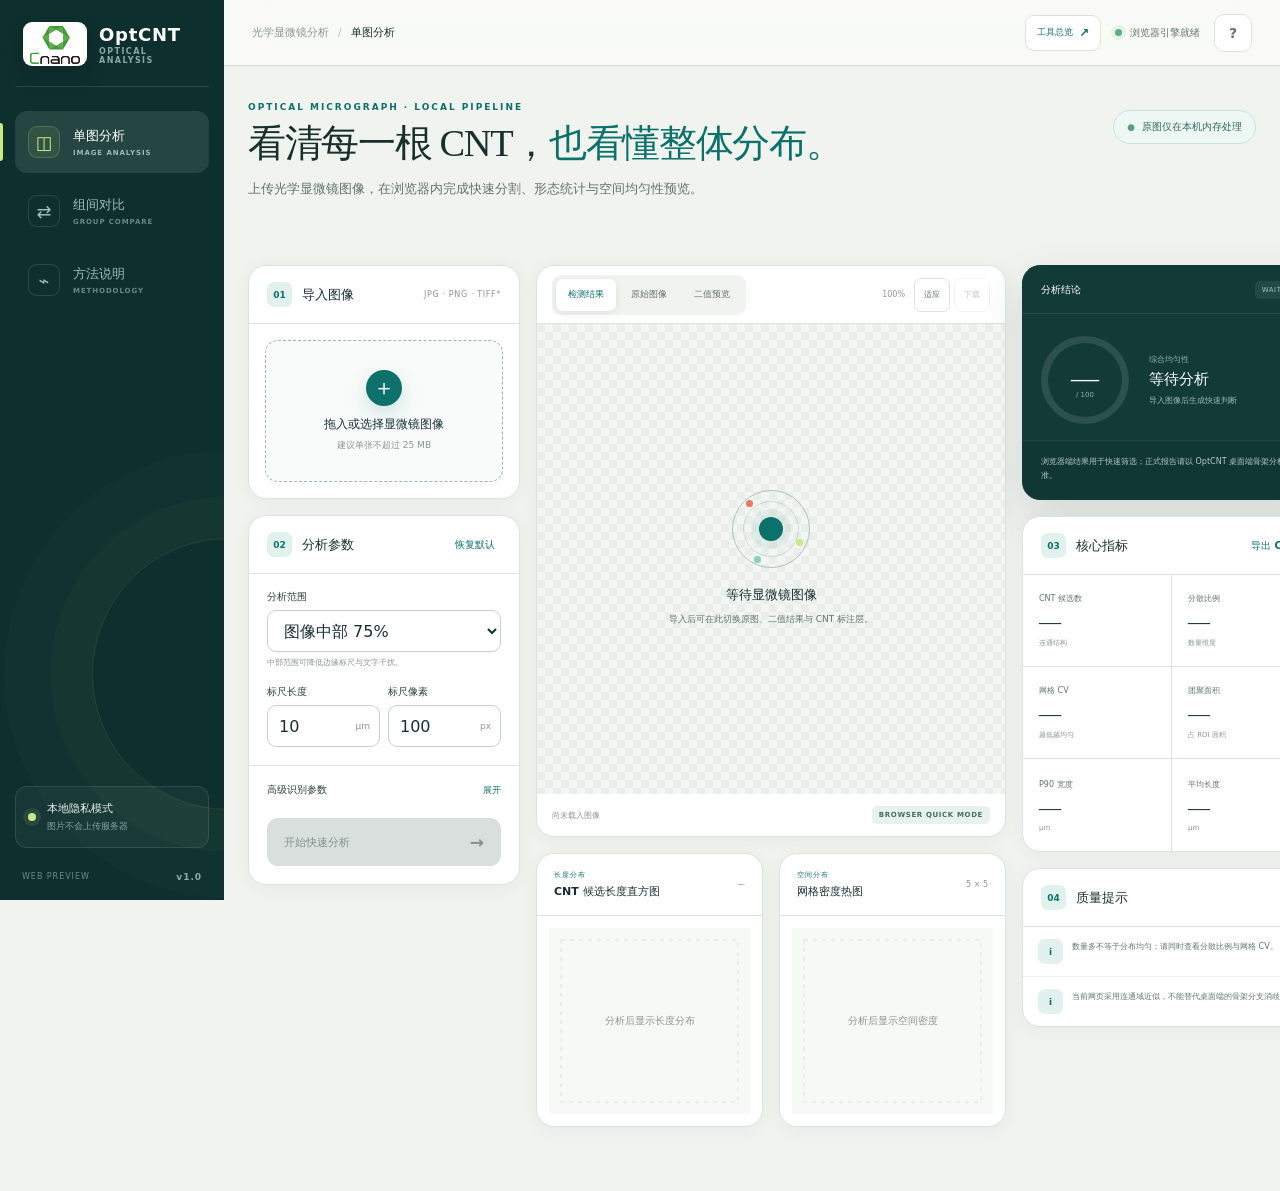
==== commit 18b28742: "Add Cnano branding" ====
--- a/optcnt/index.html
+++ b/optcnt/index.html
@@ -9,6 +9,7 @@
       content="OptCNT 光学显微镜 CNT 图像浏览器快速分析与组间对比工作台"
     />
     <title>OptCNT · 光学图像分析台</title>
+    <link rel="icon" type="image/png" href="../assets/cnano-logo.png" />
     <link rel="stylesheet" href="styles.css" />
   </head>
   <body>
@@ -17,9 +18,7 @@
     <div class="app-shell">
       <aside class="sidebar" aria-label="主导航">
         <a class="brand" href="#single" aria-label="OptCNT 首页">
-          <span class="brand-mark" aria-hidden="true">
-            <i></i><i></i><i></i><i></i>
-          </span>
+          <span class="brand-logo-wrap"><img class="cnano-logo" src="../assets/cnano-logo.png" alt="天奈科技 Cnano" /></span>
           <span class="brand-copy">
             <strong>OptCNT</strong>
             <small>OPTICAL ANALYSIS</small>
@@ -58,7 +57,8 @@
       <main id="mainContent" class="main-content">
         <header class="topbar">
           <div class="mobile-brand">
-            <span class="mobile-brand-mark" aria-hidden="true"></span>
+            <img src="../assets/cnano-logo.png" alt="天奈科技 Cnano" />
+            <span aria-hidden="true"></span>
             <strong>OptCNT</strong>
           </div>
           <div class="breadcrumb">
--- a/optcnt/styles.css
+++ b/optcnt/styles.css
@@ -44,12 +44,8 @@
 .sidebar { position: fixed; z-index: 100; inset: 0 auto 0 0; display: flex; width: 224px; flex-direction: column; padding: 22px 15px 18px; color: #dcebe7; background: #0d2f2d; overflow: hidden; }
 .sidebar::after { position: absolute; right: -140px; bottom: 10%; width: 270px; height: 270px; border: 1px solid rgba(201, 235, 125, .12); border-radius: 50%; box-shadow: 0 0 0 42px rgba(201, 235, 125, .025), 0 0 0 88px rgba(140, 207, 192, .02); content: ""; pointer-events: none; }
 .brand { position: relative; z-index: 1; display: flex; align-items: center; gap: 12px; min-height: 54px; padding: 0 8px 20px; border-bottom: 1px solid rgba(255, 255, 255, .11); color: inherit; text-decoration: none; }
-.brand-mark { display: grid; width: 38px; height: 38px; flex: 0 0 38px; grid-template-columns: repeat(4, 1fr); align-items: end; gap: 3px; padding: 8px; border-radius: 11px; background: var(--lime); box-shadow: 0 10px 25px rgba(201, 235, 125, .14); }
-.brand-mark i { display: block; border-radius: 3px 3px 1px 1px; background: #123a36; }
-.brand-mark i:nth-child(1) { height: 9px; }
-.brand-mark i:nth-child(2) { height: 18px; }
-.brand-mark i:nth-child(3) { height: 13px; }
-.brand-mark i:nth-child(4) { height: 20px; }
+.brand-logo-wrap { display: grid; width: 64px; height: 44px; flex: 0 0 64px; place-items: center; padding: 4px; border-radius: 9px; background: #fff; box-shadow: 0 10px 25px rgba(0, 0, 0, .13); }
+.brand-logo-wrap .cnano-logo { display: block; width: 56px; height: 38px; object-fit: contain; }
 .brand-copy { display: flex; flex-direction: column; }
 .brand-copy strong { color: #fff; font-size: 18px; letter-spacing: .04em; }
 .brand-copy small { margin-top: 2px; color: #86aaa5; font-size: 8px; font-weight: 700; letter-spacing: .18em; }
@@ -86,6 +82,8 @@
 .engine-status i { width: 7px; height: 7px; border-radius: 50%; background: #62ad7d; box-shadow: 0 0 0 4px rgba(98, 173, 125, .12); }
 .icon-button { display: grid; width: 38px; height: 38px; place-items: center; border: 1px solid var(--line); border-radius: 10px; color: var(--muted); background: white; cursor: pointer; font-size: 14px; font-weight: 700; }
 .mobile-brand { display: none; }
+.mobile-brand img { display: block; width: 54px; height: 31px; object-fit: contain; }
+.mobile-brand > span { width: 1px; height: 24px; background: var(--line-strong); }
 .page { display: none; padding: 36px clamp(22px, 2.8vw, 46px) 64px; }
 .page.active { display: block; }
 .page-heading { display: flex; max-width: 1700px; min-height: 135px; align-items: flex-start; justify-content: space-between; gap: 40px; margin: 0 auto 28px; }
@@ -334,6 +332,8 @@
 @media (max-width: 1180px) {
   .sidebar { width: 78px; padding-inline: 10px; }
   .brand { justify-content: center; padding-inline: 0; }
+  .brand-logo-wrap { width: 58px; flex-basis: 58px; padding: 3px; }
+  .brand-logo-wrap .cnano-logo { width: 52px; }
   .brand-copy, .nav-item > span:last-child, .sidebar-note div, .sidebar-footer span { display: none; }
   .nav-item { justify-content: center; padding: 0; }
   .nav-item::before { left: -10px; }
@@ -352,7 +352,6 @@
   .main-content { padding-left: 0; }
   .topbar { min-height: 62px; padding-inline: 16px; }
   .mobile-brand { display: flex; align-items: center; gap: 8px; }
-  .mobile-brand-mark { width: 24px; height: 24px; border-radius: 7px; background: var(--lime); box-shadow: inset 0 0 0 7px var(--teal-dark); }
   .mobile-brand strong { font-size: 14px; }
   .breadcrumb { display: none; }
   .engine-status { font-size: 8px; }
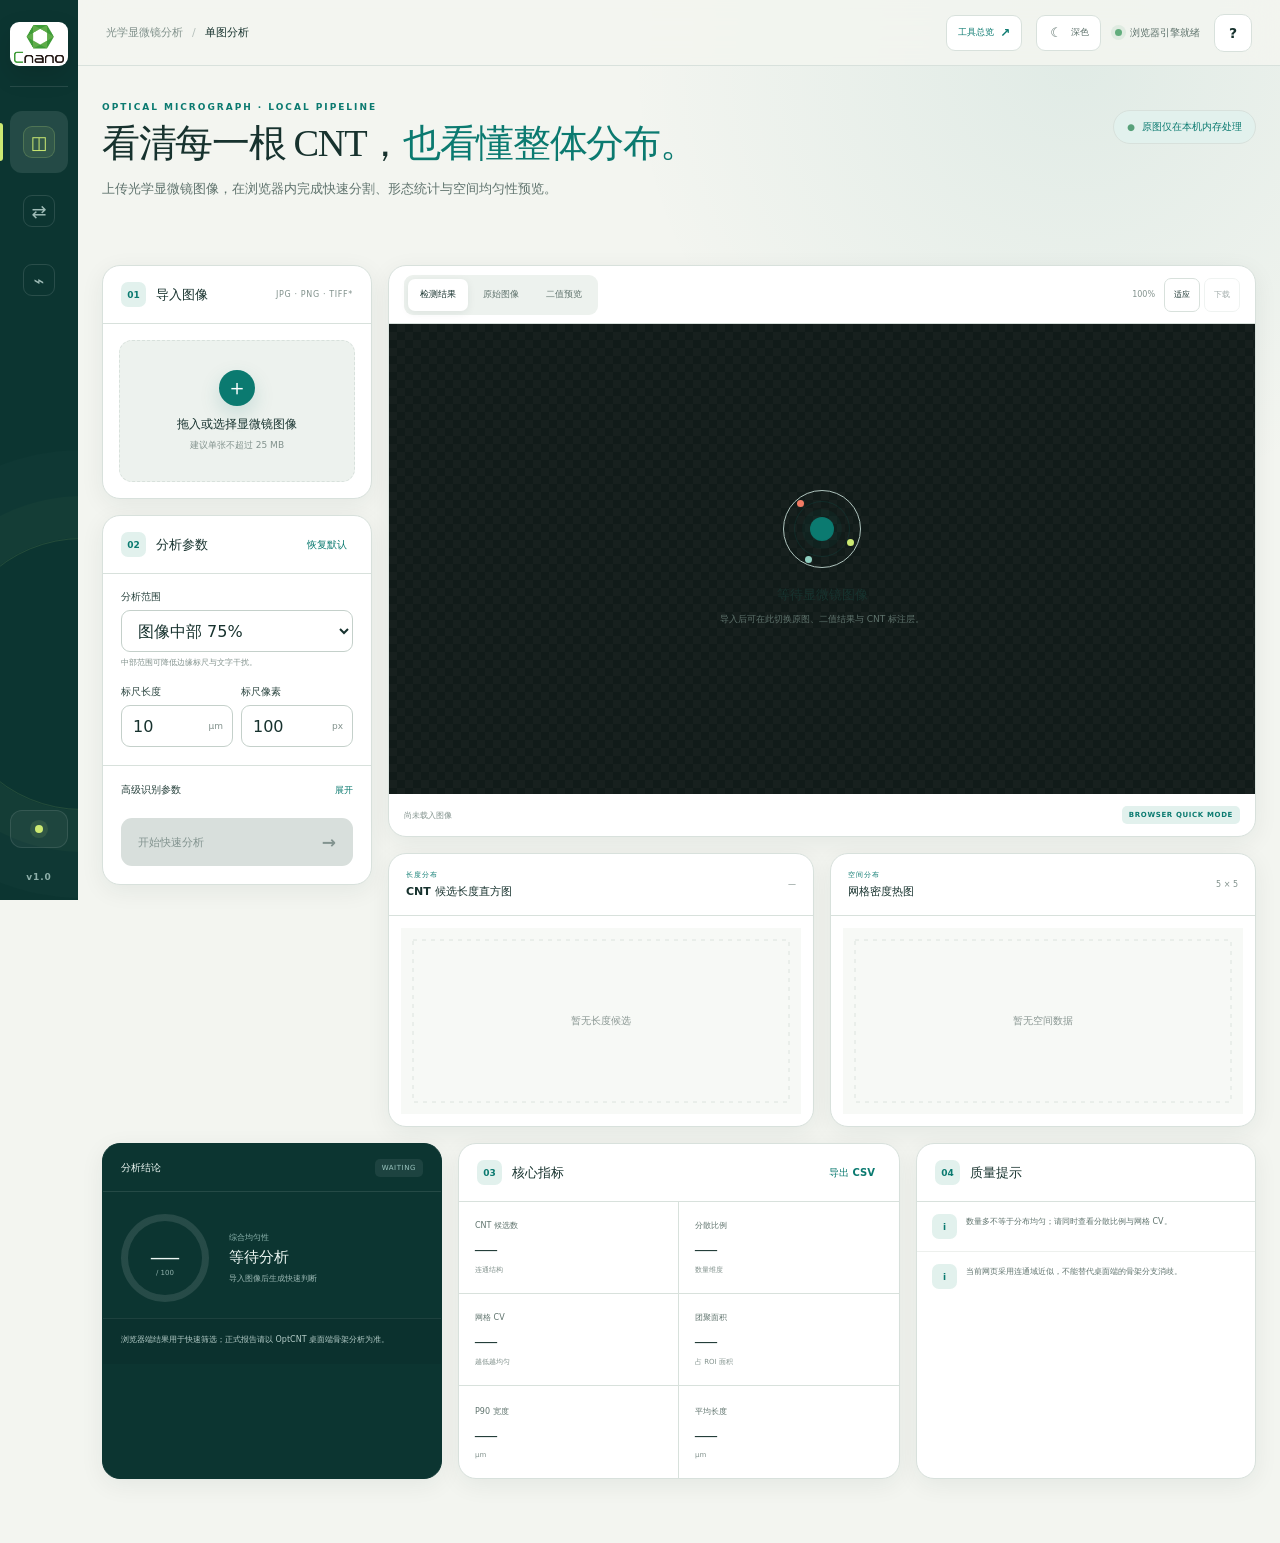
==== commit c4189fec: "Unify CNT Lab light and dark UI" ====
--- a/optcnt/index.html
+++ b/optcnt/index.html
@@ -4,13 +4,16 @@
     <meta charset="utf-8" />
     <meta name="viewport" content="width=device-width, initial-scale=1" />
     <meta name="theme-color" content="#0d2f2d" />
+    <meta name="color-scheme" content="light dark" />
     <meta
       name="description"
       content="OptCNT 光学显微镜 CNT 图像浏览器快速分析与组间对比工作台"
     />
     <title>OptCNT · 光学图像分析台</title>
     <link rel="icon" type="image/png" href="../assets/cnano-logo.png" />
+    <script src="theme.js?v=20260813"></script>
     <link rel="stylesheet" href="styles.css" />
+    <link rel="stylesheet" href="theme.css?v=20260813" />
   </head>
   <body>
     <a class="skip-link" href="#mainContent">跳到主要内容</a>
@@ -68,6 +71,9 @@
           </div>
           <div class="topbar-actions">
             <a class="portal-link" href="../">工具总览 <span>↗</span></a>
+            <button class="theme-toggle" type="button" data-theme-toggle>
+              <span data-theme-icon aria-hidden="true">☾</span><span data-theme-label>深色</span>
+            </button>
             <span class="engine-status"><i></i>浏览器引擎就绪</span>
             <button id="helpButton" class="icon-button" type="button" aria-label="查看方法说明">?</button>
           </div>
--- a/optcnt/styles.css
+++ b/optcnt/styles.css
@@ -329,7 +329,7 @@
   .canvas-stage { min-height: 470px; }
 }
 
-@media (max-width: 1180px) {
+@media (max-width: 1322px) {
   .sidebar { width: 78px; padding-inline: 10px; }
   .brand { justify-content: center; padding-inline: 0; }
   .brand-logo-wrap { width: 58px; flex-basis: 58px; padding: 3px; }
--- a/optcnt/theme.css
+++ b/optcnt/theme.css
@@ -0,0 +1,115 @@
+:root {
+  color-scheme: light;
+  --ink: #17322e;
+  --ink-2: #29433e;
+  --teal: #0b7a70;
+  --teal-dark: #0c3531;
+  --teal-soft: #e2f1ed;
+  --mint: #8fcfc0;
+  --lime: #cdea72;
+  --coral: #f17b64;
+  --coral-soft: #fff0eb;
+  --amber: #d99b42;
+  --paper: #f3f5f0;
+  --surface: #ffffff;
+  --surface-soft: #edf2ee;
+  --line: #d8e1dc;
+  --line-strong: #c4d0ca;
+  --muted: #5f736d;
+  --quiet: #81918c;
+  --shadow: 0 24px 70px rgba(17, 50, 44, .11);
+  --shadow-soft: 0 6px 24px rgba(17, 50, 44, .065);
+  --radius: 18px;
+}
+
+:root[data-theme="dark"] {
+  color-scheme: dark;
+  --ink: #edf7f3;
+  --ink-2: #d3e4de;
+  --teal: #68d3c4;
+  --teal-dark: #071d1b;
+  --teal-soft: #173b36;
+  --mint: #65b7aa;
+  --lime: #ccec70;
+  --coral: #ff8a72;
+  --coral-soft: #3c2825;
+  --amber: #efb65f;
+  --paper: #081a18;
+  --surface: #102724;
+  --surface-soft: #16322e;
+  --line: #29453f;
+  --line-strong: #3a5750;
+  --muted: #9aada7;
+  --quiet: #78908a;
+  --shadow: 0 28px 78px rgba(0, 0, 0, .34);
+  --shadow-soft: 0 8px 28px rgba(0, 0, 0, .2);
+}
+
+body {
+  color: var(--ink);
+  background:
+    radial-gradient(circle at 84% 4%, color-mix(in srgb, var(--teal) 8%, transparent), transparent 28rem),
+    var(--paper);
+}
+
+.sidebar { background: var(--teal-dark); }
+.topbar { border-color: var(--line); background: color-mix(in srgb, var(--paper) 88%, transparent); }
+.panel { border-color: var(--line); background: var(--surface); box-shadow: var(--shadow-soft); }
+
+.theme-toggle {
+  display: inline-flex;
+  min-height: 36px;
+  align-items: center;
+  gap: 7px;
+  padding: 0 11px;
+  border: 1px solid var(--line);
+  border-radius: 9px;
+  color: var(--muted);
+  background: var(--surface);
+  cursor: pointer;
+  font-size: 9px;
+  font-weight: 750;
+}
+.theme-toggle:hover { color: var(--teal); border-color: color-mix(in srgb, var(--teal) 45%, var(--line)); }
+.theme-toggle > span:first-child { width: 16px; font-size: 13px; text-align: center; }
+
+.portal-link, .icon-button, .viewer-actions button, .view-tabs button.active,
+.compare-action-bar, .method-flow, .method-flow article:not(:last-child)::after {
+  color: var(--ink);
+  border-color: var(--line);
+  background: var(--surface);
+}
+.portal-link { color: var(--teal); }
+.drop-zone, .multi-drop, .file-summary, .file-list li, .view-tabs, th {
+  color: var(--ink);
+  border-color: var(--line);
+  background: var(--surface-soft);
+}
+.drop-zone:hover, .drop-zone.dragover, .multi-drop:hover { background: color-mix(in srgb, var(--teal-soft) 72%, var(--surface)); }
+.field-group select, .field-group input[type="number"], input:not([type="range"]):not([type="checkbox"]):not([type="file"]), select, textarea {
+  color: var(--ink);
+  border-color: var(--line-strong);
+  background: var(--surface);
+}
+.privacy-chip, .mode-badge { color: var(--teal); border-color: var(--line); background: var(--teal-soft); }
+.method-warning { color: var(--ink); background: color-mix(in srgb, var(--amber) 11%, var(--surface)); }
+.canvas-stage { background-color: #111b19; background-image: linear-gradient(45deg, rgba(255,255,255,.025) 25%, transparent 25%), linear-gradient(-45deg, rgba(255,255,255,.025) 25%, transparent 25%), linear-gradient(45deg, transparent 75%, rgba(255,255,255,.025) 75%), linear-gradient(-45deg, transparent 75%, rgba(255,255,255,.025) 75%); }
+.scanner { border-color: var(--line-strong); background: repeating-linear-gradient(0deg, var(--surface-soft) 0, var(--surface-soft) 4px, var(--surface) 5px, var(--surface) 9px); }
+.score-panel, .compare-verdict, .desktop-boundary { color: #edf7f3; background: #0c3531; border-color: #0c3531; }
+.score-ring::after { background: #0c3531; }
+
+:root[data-theme="dark"] .brand-logo-wrap { background: #f7faf8; }
+:root[data-theme="dark"] .primary-button { color: #09231f; }
+:root[data-theme="dark"] .primary-button:disabled { color: #70847e; background: #27413c; }
+:root[data-theme="dark"] .toggle-row i { background: #3c5550; }
+:root[data-theme="dark"] .toggle-row i::after { background: #dce9e5; }
+:root[data-theme="dark"] .experiment-group .multi-drop:hover { background: color-mix(in srgb, var(--coral-soft) 68%, var(--surface)); }
+:root[data-theme="dark"] .insight-panel li.good > span { color: #a5ddb7; background: rgba(76,151,99,.17); }
+:root[data-theme="dark"] .insight-panel li.warn > span { color: #f2c775; background: rgba(217,155,66,.15); }
+:root[data-theme="dark"] .mobile-nav { border-color: var(--line); background: rgba(8,26,24,.96); }
+
+@media (max-width: 760px) {
+  .theme-toggle { width: 38px; justify-content: center; padding: 0; }
+  .theme-toggle [data-theme-label] { display: none; }
+  .topbar-actions { gap: 7px; }
+}
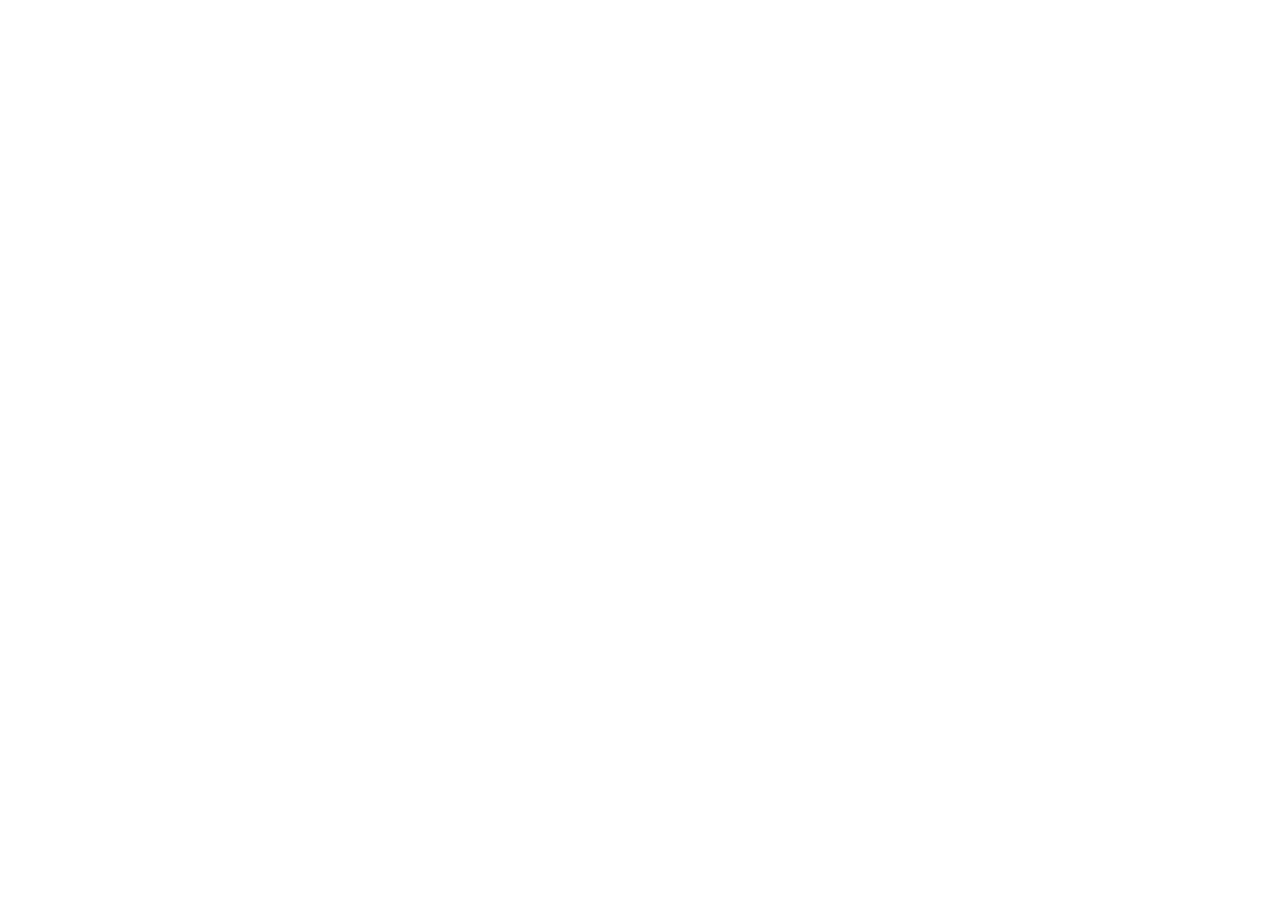
==== commit ce037050: "Connect eleven tool health checks and stream vision responses" ====
--- a/optcnt/index.html
+++ b/optcnt/index.html
@@ -1,360 +1,3 @@
 <!doctype html>
-<html lang="zh-CN">
-  <head>
-    <meta charset="utf-8" />
-    <meta name="viewport" content="width=device-width, initial-scale=1" />
-    <meta name="theme-color" content="#0d2f2d" />
-    <meta name="color-scheme" content="light dark" />
-    <meta
-      name="description"
-      content="OptCNT 光学显微镜 CNT 图像浏览器快速分析与组间对比工作台"
-    />
-    <title>OptCNT · 光学图像分析台</title>
-    <link rel="icon" type="image/png" href="../assets/cnano-logo.png" />
-    <script src="theme.js?v=20260813"></script>
-    <link rel="stylesheet" href="styles.css" />
-    <link rel="stylesheet" href="theme.css?v=20260813" />
-  </head>
-  <body>
-    <a class="skip-link" href="#mainContent">跳到主要内容</a>
-
-    <div class="app-shell">
-      <aside class="sidebar" aria-label="主导航">
-        <a class="brand" href="#single" aria-label="OptCNT 首页">
-          <span class="brand-logo-wrap"><img class="cnano-logo" src="../assets/cnano-logo.png" alt="天奈科技 Cnano" /></span>
-          <span class="brand-copy">
-            <strong>OptCNT</strong>
-            <small>OPTICAL ANALYSIS</small>
-          </span>
-        </a>
-
-        <nav class="primary-nav">
-          <button class="nav-item active" type="button" data-page="single">
-            <span class="nav-icon" aria-hidden="true">◫</span>
-            <span><b>单图分析</b><small>IMAGE ANALYSIS</small></span>
-          </button>
-          <button class="nav-item" type="button" data-page="compare">
-            <span class="nav-icon" aria-hidden="true">⇄</span>
-            <span><b>组间对比</b><small>GROUP COMPARE</small></span>
-          </button>
-          <button class="nav-item" type="button" data-page="method">
-            <span class="nav-icon" aria-hidden="true">⌁</span>
-            <span><b>方法说明</b><small>METHODOLOGY</small></span>
-          </button>
-        </nav>
-
-        <div class="sidebar-note">
-          <span class="privacy-dot" aria-hidden="true"></span>
-          <div>
-            <strong>本地隐私模式</strong>
-            <small>图片不会上传服务器</small>
-          </div>
-        </div>
-
-        <footer class="sidebar-footer">
-          <span>WEB PREVIEW</span>
-          <b>v1.0</b>
-        </footer>
-      </aside>
-
-      <main id="mainContent" class="main-content">
-        <header class="topbar">
-          <div class="mobile-brand">
-            <img src="../assets/cnano-logo.png" alt="天奈科技 Cnano" />
-            <span aria-hidden="true"></span>
-            <strong>OptCNT</strong>
-          </div>
-          <div class="breadcrumb">
-            <span>光学显微镜分析</span>
-            <i>/</i>
-            <strong id="currentSection">单图分析</strong>
-          </div>
-          <div class="topbar-actions">
-            <a class="portal-link" href="../">工具总览 <span>↗</span></a>
-            <button class="theme-toggle" type="button" data-theme-toggle>
-              <span data-theme-icon aria-hidden="true">☾</span><span data-theme-label>深色</span>
-            </button>
-            <span class="engine-status"><i></i>浏览器引擎就绪</span>
-            <button id="helpButton" class="icon-button" type="button" aria-label="查看方法说明">?</button>
-          </div>
-        </header>
-
-        <section id="page-single" class="page active" data-page-panel="single">
-          <header class="page-heading">
-            <div>
-              <p class="eyebrow">OPTICAL MICROGRAPH · LOCAL PIPELINE</p>
-              <h1>看清每一根 CNT，<em>也看懂整体分布。</em></h1>
-              <p class="page-lead">上传光学显微镜图像，在浏览器内完成快速分割、形态统计与空间均匀性预览。</p>
-            </div>
-            <div class="privacy-chip"><span>●</span> 原图仅在本机内存处理</div>
-          </header>
-
-          <div class="analysis-layout">
-            <aside class="control-column">
-              <section class="panel upload-panel">
-                <div class="panel-heading">
-                  <div><span class="step-index">01</span><h2>导入图像</h2></div>
-                  <small>JPG · PNG · TIFF*</small>
-                </div>
-
-                <label id="dropZone" class="drop-zone" for="imageInput">
-                  <input id="imageInput" type="file" accept="image/jpeg,image/png,image/webp,image/bmp,image/tiff,.tif,.tiff" />
-                  <span class="upload-symbol" aria-hidden="true">＋</span>
-                  <strong>拖入或选择显微镜图像</strong>
-                  <small>建议单张不超过 25 MB</small>
-                </label>
-
-                <div id="fileSummary" class="file-summary hidden">
-                  <div class="file-thumb"><canvas id="thumbCanvas" width="72" height="54"></canvas></div>
-                  <div><strong id="fileName">—</strong><small id="fileMeta">—</small></div>
-                  <button id="clearImage" type="button" aria-label="移除当前图像">×</button>
-                </div>
-              </section>
-
-              <section class="panel parameter-panel">
-                <div class="panel-heading">
-                  <div><span class="step-index">02</span><h2>分析参数</h2></div>
-                  <button id="resetParams" class="text-button" type="button">恢复默认</button>
-                </div>
-
-                <div class="field-group">
-                  <label for="analysisScope">分析范围</label>
-                  <select id="analysisScope">
-                    <option value="center75">图像中部 75%</option>
-                    <option value="full">完整图像</option>
-                    <option value="center50">图像中部 50%</option>
-                  </select>
-                  <p>中部范围可降低边缘标尺与文字干扰。</p>
-                </div>
-
-                <div class="calibration-grid">
-                  <div class="field-group">
-                    <label for="scaleUm">标尺长度</label>
-                    <div class="input-unit"><input id="scaleUm" type="number" min="0.1" max="1000" step="0.1" value="10" /><span>μm</span></div>
-                  </div>
-                  <div class="field-group">
-                    <label for="scalePixels">标尺像素</label>
-                    <div class="input-unit"><input id="scalePixels" type="number" min="1" max="10000" step="1" value="100" /><span>px</span></div>
-                  </div>
-                </div>
-
-                <details class="advanced-settings">
-                  <summary>高级识别参数 <span>展开</span></summary>
-                  <div class="range-field">
-                    <div><label for="sensitivity">识别灵敏度</label><output id="sensitivityValue">52</output></div>
-                    <input id="sensitivity" type="range" min="20" max="85" value="52" />
-                  </div>
-                  <div class="range-field">
-                    <div><label for="minArea">最小连通面积</label><output id="minAreaValue">12 px²</output></div>
-                    <input id="minArea" type="range" min="4" max="80" value="12" />
-                  </div>
-                  <div class="range-field">
-                    <div><label for="minSlenderness">最小细长度</label><output id="minSlendernessValue">2.0</output></div>
-                    <input id="minSlenderness" type="range" min="10" max="60" value="20" />
-                  </div>
-                  <label class="toggle-row">
-                    <span><b>暗目标模式</b><small>适用于浅色背景上的深色 CNT</small></span>
-                    <input id="darkTarget" type="checkbox" checked />
-                    <i aria-hidden="true"></i>
-                  </label>
-                </details>
-
-                <button id="analyzeButton" class="primary-button" type="button" disabled>
-                  <span>开始快速分析</span><i aria-hidden="true">→</i>
-                </button>
-              </section>
-            </aside>
-
-            <section class="viewer-column">
-              <section class="panel viewer-panel">
-                <header class="viewer-toolbar">
-                  <div class="view-tabs" role="tablist" aria-label="图像视图">
-                    <button class="active" type="button" data-view="overlay">检测结果</button>
-                    <button type="button" data-view="original">原始图像</button>
-                    <button type="button" data-view="binary">二值预览</button>
-                  </div>
-                  <div class="viewer-actions">
-                    <span id="zoomLabel">100%</span>
-                    <button id="fitView" type="button" aria-label="适应窗口">适应</button>
-                    <button id="downloadOverlay" type="button" aria-label="下载检测结果" disabled>下载</button>
-                  </div>
-                </header>
-
-                <div id="canvasStage" class="canvas-stage empty">
-                  <div id="emptyState" class="empty-state">
-                    <span class="empty-orbit" aria-hidden="true"><i></i><i></i><i></i></span>
-                    <strong>等待显微镜图像</strong>
-                    <p>导入后可在此切换原图、二值结果与 CNT 标注层。</p>
-                  </div>
-                  <div id="processingState" class="processing-state hidden" role="status">
-                    <span class="scanner" aria-hidden="true"></span>
-                    <strong id="processingTitle">正在解析光学结构</strong>
-                    <p id="processingDetail">构建自适应阈值与空间网格…</p>
-                  </div>
-                  <canvas id="imageCanvas" aria-label="显微镜图像分析画布"></canvas>
-                  <div id="canvasLegend" class="canvas-legend hidden">
-                    <span><i class="legend-dispersed"></i>分散候选</span>
-                    <span><i class="legend-agglomerated"></i>团聚候选</span>
-                    <span><i class="legend-roi"></i>分析范围</span>
-                  </div>
-                </div>
-
-                <footer class="viewer-footer">
-                  <span id="imageDimensions">尚未载入图像</span>
-                  <span class="mode-badge">BROWSER QUICK MODE</span>
-                </footer>
-              </section>
-
-              <div class="chart-grid">
-                <section class="panel chart-panel">
-                  <header><div><p>长度分布</p><h2>CNT 候选长度直方图</h2></div><span id="histogramMeta">—</span></header>
-                  <div class="chart-canvas-wrap"><canvas id="histogramCanvas"></canvas></div>
-                </section>
-                <section class="panel chart-panel">
-                  <header><div><p>空间分布</p><h2>网格密度热图</h2></div><span id="heatmapMeta">5 × 5</span></header>
-                  <div class="chart-canvas-wrap"><canvas id="heatmapCanvas"></canvas></div>
-                </section>
-              </div>
-            </section>
-
-            <aside class="result-column">
-              <section class="panel score-panel">
-                <header><span>分析结论</span><small id="resultState">WAITING</small></header>
-                <div class="score-hero">
-                  <div class="score-ring" id="scoreRing"><strong id="uniformityScore">—</strong><small>/ 100</small></div>
-                  <div><p>综合均匀性</p><strong id="uniformityLabel">等待分析</strong><span id="uniformityHint">导入图像后生成快速判断</span></div>
-                </div>
-                <p id="resultNarrative" class="result-narrative">浏览器端结果用于快速筛选；正式报告请以 OptCNT 桌面端骨架分析为准。</p>
-              </section>
-
-              <section class="panel metrics-panel">
-                <div class="panel-heading"><div><span class="step-index">03</span><h2>核心指标</h2></div><button id="exportMetrics" class="text-button" type="button" disabled>导出 CSV</button></div>
-                <div class="metric-grid">
-                  <article><span>CNT 候选数</span><strong id="metricCount">—</strong><small>连通结构</small></article>
-                  <article><span>分散比例</span><strong id="metricDispersed">—</strong><small>数量维度</small></article>
-                  <article><span>网格 CV</span><strong id="metricGridCv">—</strong><small>越低越均匀</small></article>
-                  <article><span>团聚面积</span><strong id="metricAggArea">—</strong><small>占 ROI 面积</small></article>
-                  <article><span>P90 宽度</span><strong id="metricP90Width">—</strong><small>μm</small></article>
-                  <article><span>平均长度</span><strong id="metricMeanLength">—</strong><small>μm</small></article>
-                </div>
-              </section>
-
-              <section class="panel insight-panel">
-                <div class="panel-heading"><div><span class="step-index">04</span><h2>质量提示</h2></div></div>
-                <ul id="insightList">
-                  <li class="neutral"><span>i</span><p>数量多不等于分布均匀；请同时查看分散比例与网格 CV。</p></li>
-                  <li class="neutral"><span>i</span><p>当前网页采用连通域近似，不能替代桌面端的骨架分支消歧。</p></li>
-                </ul>
-              </section>
-            </aside>
-          </div>
-        </section>
-
-        <section id="page-compare" class="page" data-page-panel="compare">
-          <header class="page-heading compact">
-            <div>
-              <p class="eyebrow">BASELINE × EXPERIMENT</p>
-              <h1>组间对比，<em>把差异放在同一尺度。</em></h1>
-              <p class="page-lead">分别导入 base 组与实验组图像，复用当前识别参数，比较五项主指标。</p>
-            </div>
-          </header>
-
-          <div class="compare-upload-grid">
-            <section class="panel group-upload base-group">
-              <header><div><span>BASE</span><h2>base 组 · 基准参考</h2></div><strong id="baseCount">0 张</strong></header>
-              <label class="multi-drop" for="baseInput">
-                <input id="baseInput" type="file" accept="image/*,.tif,.tiff" multiple />
-                <span>＋</span><strong>选择基准图像</strong><small>建议 3–15 张，最多处理 20 张</small>
-              </label>
-              <ul id="baseFiles" class="file-list"><li class="placeholder">尚未选择图像</li></ul>
-            </section>
-
-            <section class="panel group-upload experiment-group">
-              <header><div><span>EXPERIMENT</span><h2>实验组 · 实验候选</h2></div><strong id="experimentCount">0 张</strong></header>
-              <label class="multi-drop" for="experimentInput">
-                <input id="experimentInput" type="file" accept="image/*,.tif,.tiff" multiple />
-                <span>＋</span><strong>选择实验图像</strong><small>建议 3–15 张，最多处理 20 张</small>
-              </label>
-              <ul id="experimentFiles" class="file-list"><li class="placeholder">尚未选择图像</li></ul>
-            </section>
-          </div>
-
-          <section class="compare-action-bar">
-            <div><span class="privacy-dot"></span><p><strong>同参数批量分析</strong><small>使用单图页当前标尺、范围与识别阈值</small></p></div>
-            <button id="compareButton" class="primary-button compact-button" type="button" disabled><span>开始组间对比</span><i>→</i></button>
-          </section>
-
-          <section id="compareResults" class="compare-results hidden">
-            <div class="compare-summary-grid">
-              <section class="panel compare-verdict">
-                <p>QUICK VERDICT</p>
-                <h2 id="compareVerdictTitle">对比完成</h2>
-                <span id="compareVerdictText">—</span>
-              </section>
-              <section class="panel compare-stat"><span>base 组样本</span><strong id="baseAnalyzed">—</strong><small id="baseStatus">—</small></section>
-              <section class="panel compare-stat accent"><span>实验组样本</span><strong id="experimentAnalyzed">—</strong><small id="experimentStatus">—</small></section>
-            </div>
-
-            <section class="panel comparison-chart-panel">
-              <header><div><p>五项主指标</p><h2>标准化组间表现</h2></div><div class="compare-legend"><span><i class="base-color"></i>base 组</span><span><i class="experiment-color"></i>实验组</span></div></header>
-              <div class="comparison-canvas-wrap"><canvas id="comparisonCanvas"></canvas></div>
-              <p class="chart-note">标准化仅用于同图比较：分散比例越高越好；网格 CV、团聚面积与 P90 宽度越低越好。CNT 数量仅呈现差异，不直接代表优劣。</p>
-            </section>
-
-            <section class="panel comparison-table-panel">
-              <header><h2>指标明细</h2><button id="exportComparison" class="text-button" type="button">导出 CSV</button></header>
-              <div class="table-scroll">
-                <table>
-                  <thead><tr><th>指标</th><th>base 组均值</th><th>实验组均值</th><th>相对变化</th><th>方向</th></tr></thead>
-                  <tbody id="comparisonTableBody"></tbody>
-                </table>
-              </div>
-            </section>
-          </section>
-        </section>
-
-        <section id="page-method" class="page" data-page-panel="method">
-          <header class="page-heading compact">
-            <div>
-              <p class="eyebrow">METHOD & BOUNDARIES</p>
-              <h1>快速预览有边界，<em>科学结论要可追溯。</em></h1>
-              <p class="page-lead">网页端负责无上传的快速筛选；OptCNT 桌面端负责完整骨架、轮廓、统计检验与报告输出。</p>
-            </div>
-          </header>
-
-          <div class="method-flow">
-            <article><span>01</span><i>LOCAL DECODE</i><h2>本地解码</h2><p>图像只进入浏览器内存，页面刷新后即释放，不发送到 Ali 服务器。</p></article>
-            <article><span>02</span><i>SEGMENTATION</i><h2>自适应分割</h2><p>依据局部灰度均值和灵敏度生成候选掩码，支持深色目标与 ROI 范围。</p></article>
-            <article><span>03</span><i>COMPONENTS</i><h2>连通结构</h2><p>通过八邻域连通域、协方差主轴与细长度快速估计候选长度和宽度。</p></article>
-            <article><span>04</span><i>SPATIAL GRID</i><h2>空间统计</h2><p>以 5 × 5 网格汇总质心密度，计算网格 CV 与快速均匀性映射。</p></article>
-          </div>
-
-          <div class="boundary-grid">
-            <section class="panel boundary-card browser-boundary">
-              <p>浏览器快速模式</p><h2>适合初筛与趋势复核</h2>
-              <ul><li>单图快速预览</li><li>同参数组间对比</li><li>候选长度与宽度近似</li><li>空间网格趋势</li><li>不上传原始图片</li></ul>
-            </section>
-            <section class="panel boundary-card desktop-boundary">
-              <p>OptCNT 桌面端</p><h2>适合正式分析与报告</h2>
-              <ul><li>骨架图直径路径测量</li><li>轮廓与分支消歧</li><li>自动 / 手动标尺校准</li><li>ROI 与多图统计检验</li><li>完整摘要、图表和数据导出</li></ul>
-            </section>
-          </div>
-
-          <section class="method-warning">
-            <strong>结果边界</strong>
-            <p>网页端“CNT 候选数”来自连通结构，不等同于桌面端逐根 CNT 计数；团聚网络可能合并，断裂结构也可能被拆分。任何用于论文、专利、质量判定或工艺决策的数据，应回到桌面端复核。</p>
-          </section>
-        </section>
-      </main>
-
-      <nav class="mobile-nav" aria-label="移动端导航">
-        <button class="active" type="button" data-page="single"><span>◫</span><small>单图</small></button>
-        <button type="button" data-page="compare"><span>⇄</span><small>对比</small></button>
-        <button type="button" data-page="method"><span>⌁</span><small>方法</small></button>
-      </nav>
-    </div>
-
-    <div id="toast" class="toast" role="status" aria-live="polite"></div>
-    <script src="app.js" defer></script>
-  </body>
-</html>
+<html lang="zh-CN"><head><meta charset="utf-8"><meta http-equiv="refresh" content="0;url=https://opt-cnt.47.236.76.214.nip.io/"><title>OptCNT 光学分析</title></head>
+<body><a href="https://opt-cnt.47.236.76.214.nip.io/">打开 OptCNT 光学分析</a></body></html>
